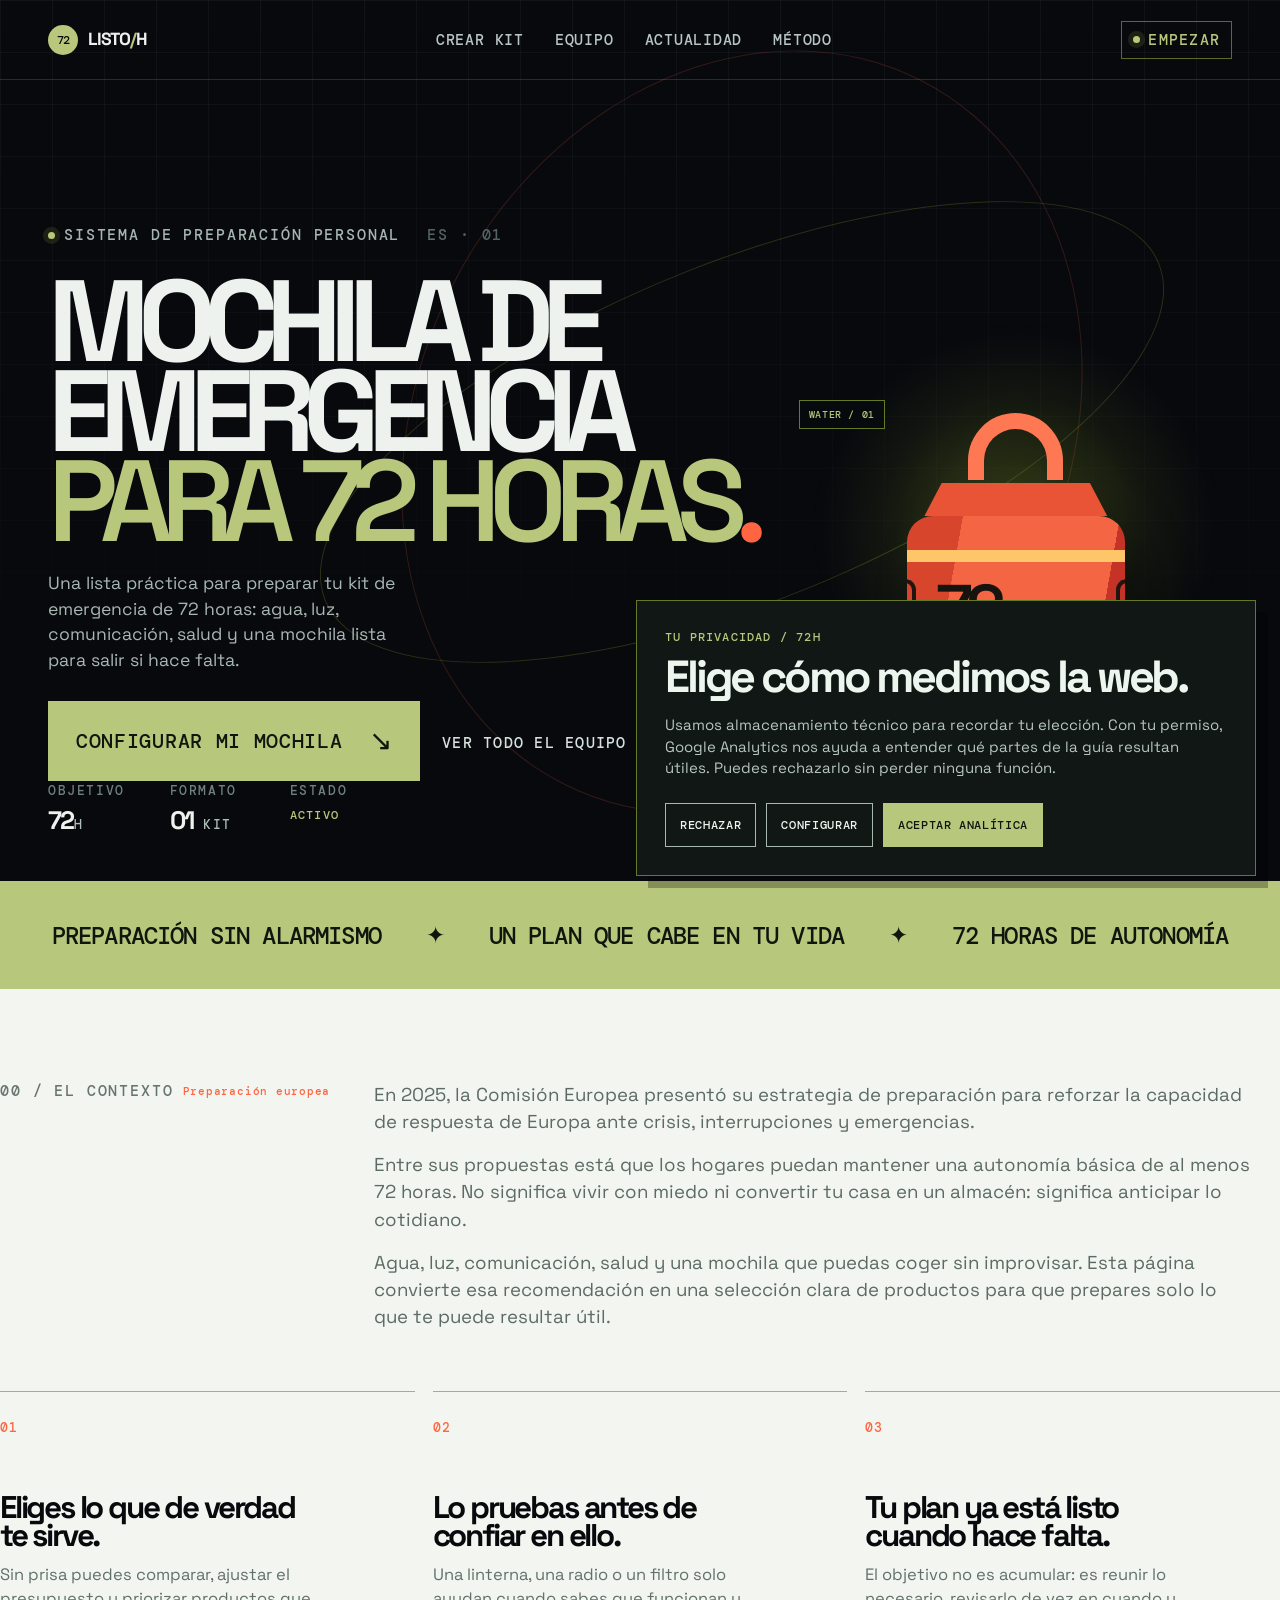
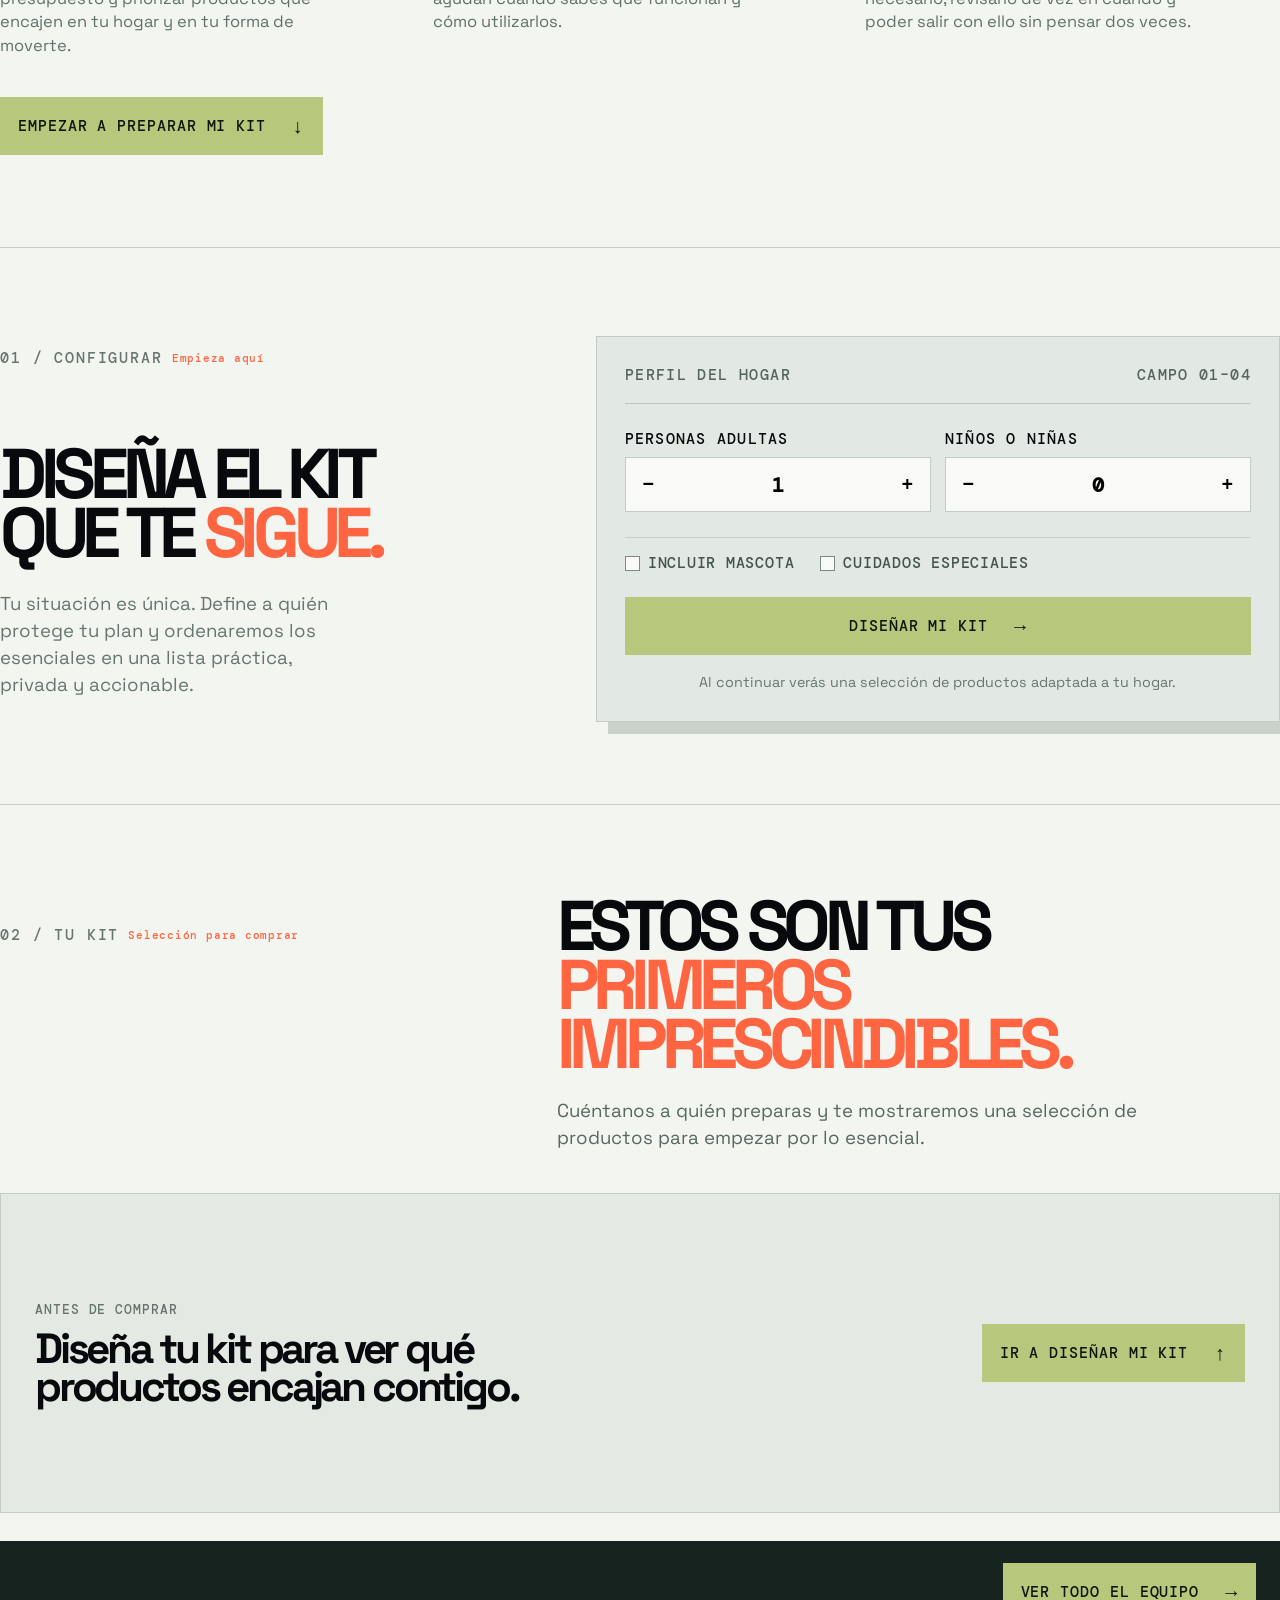
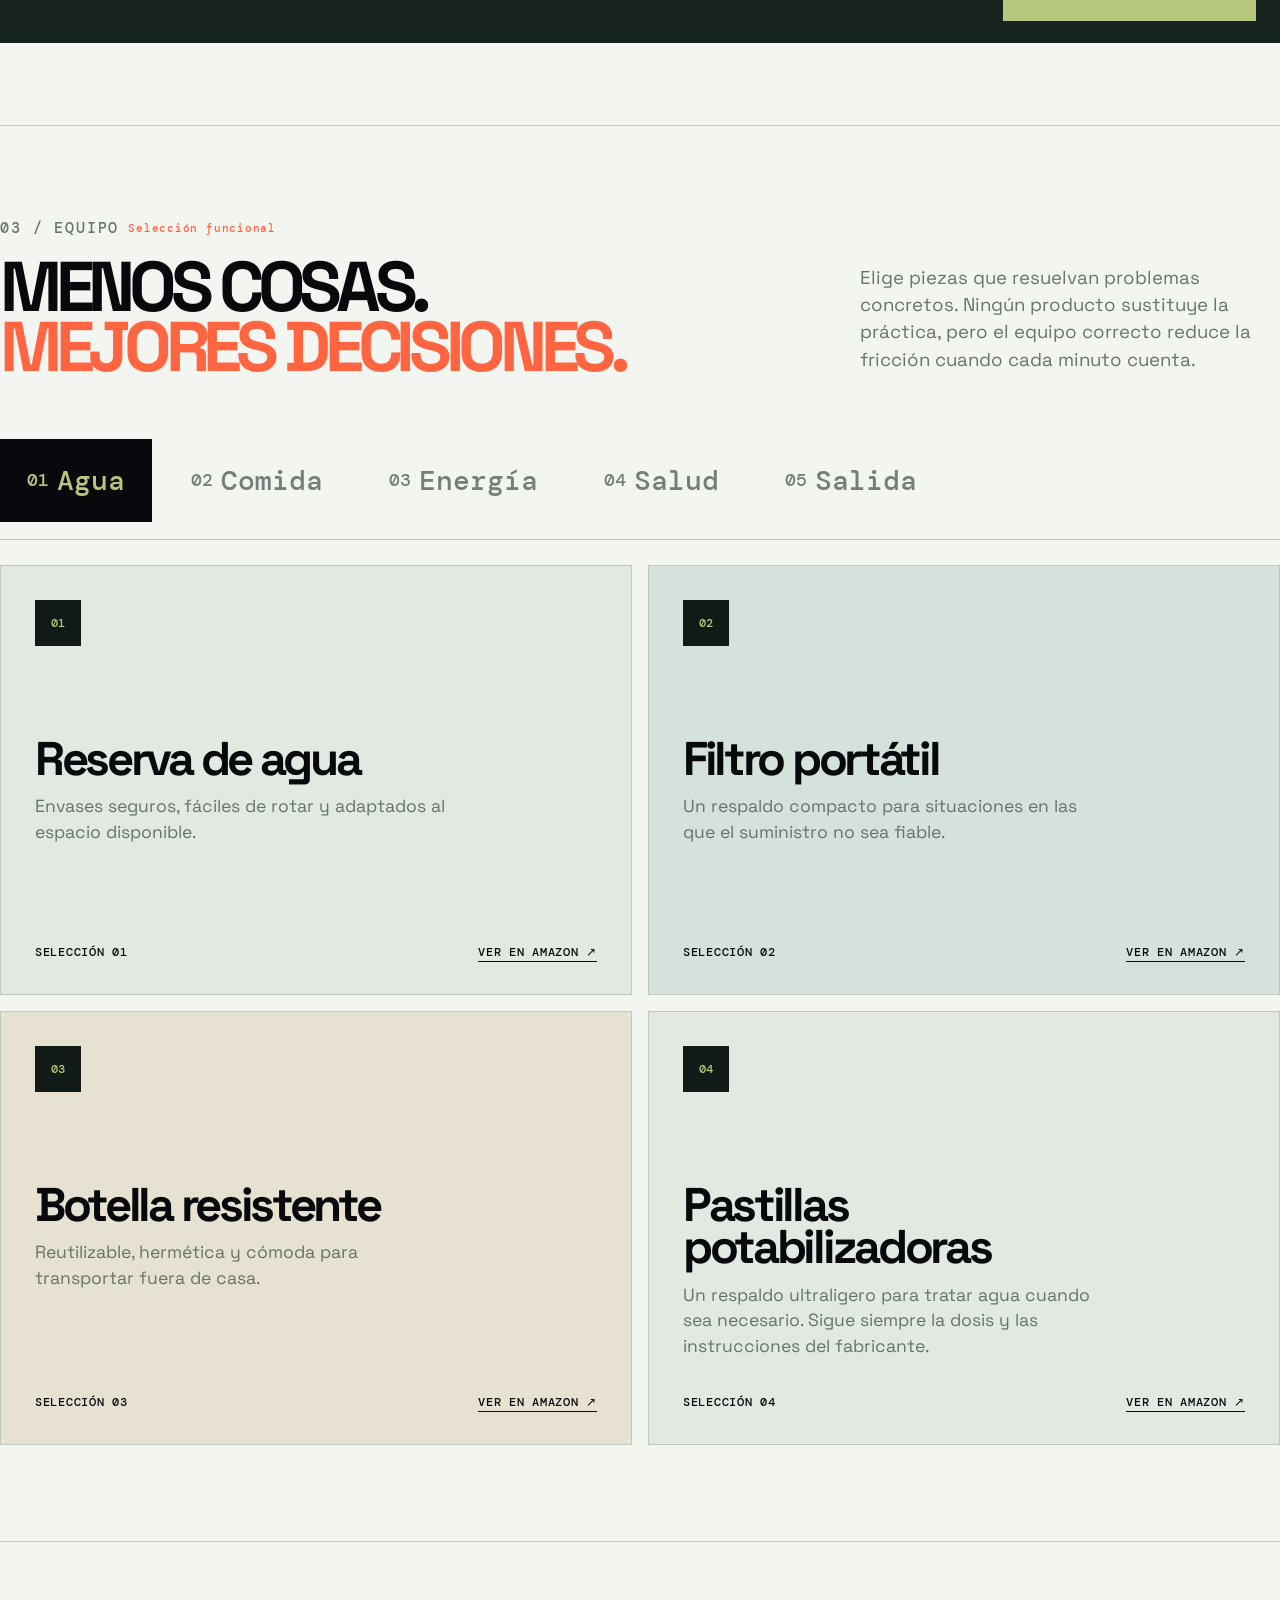
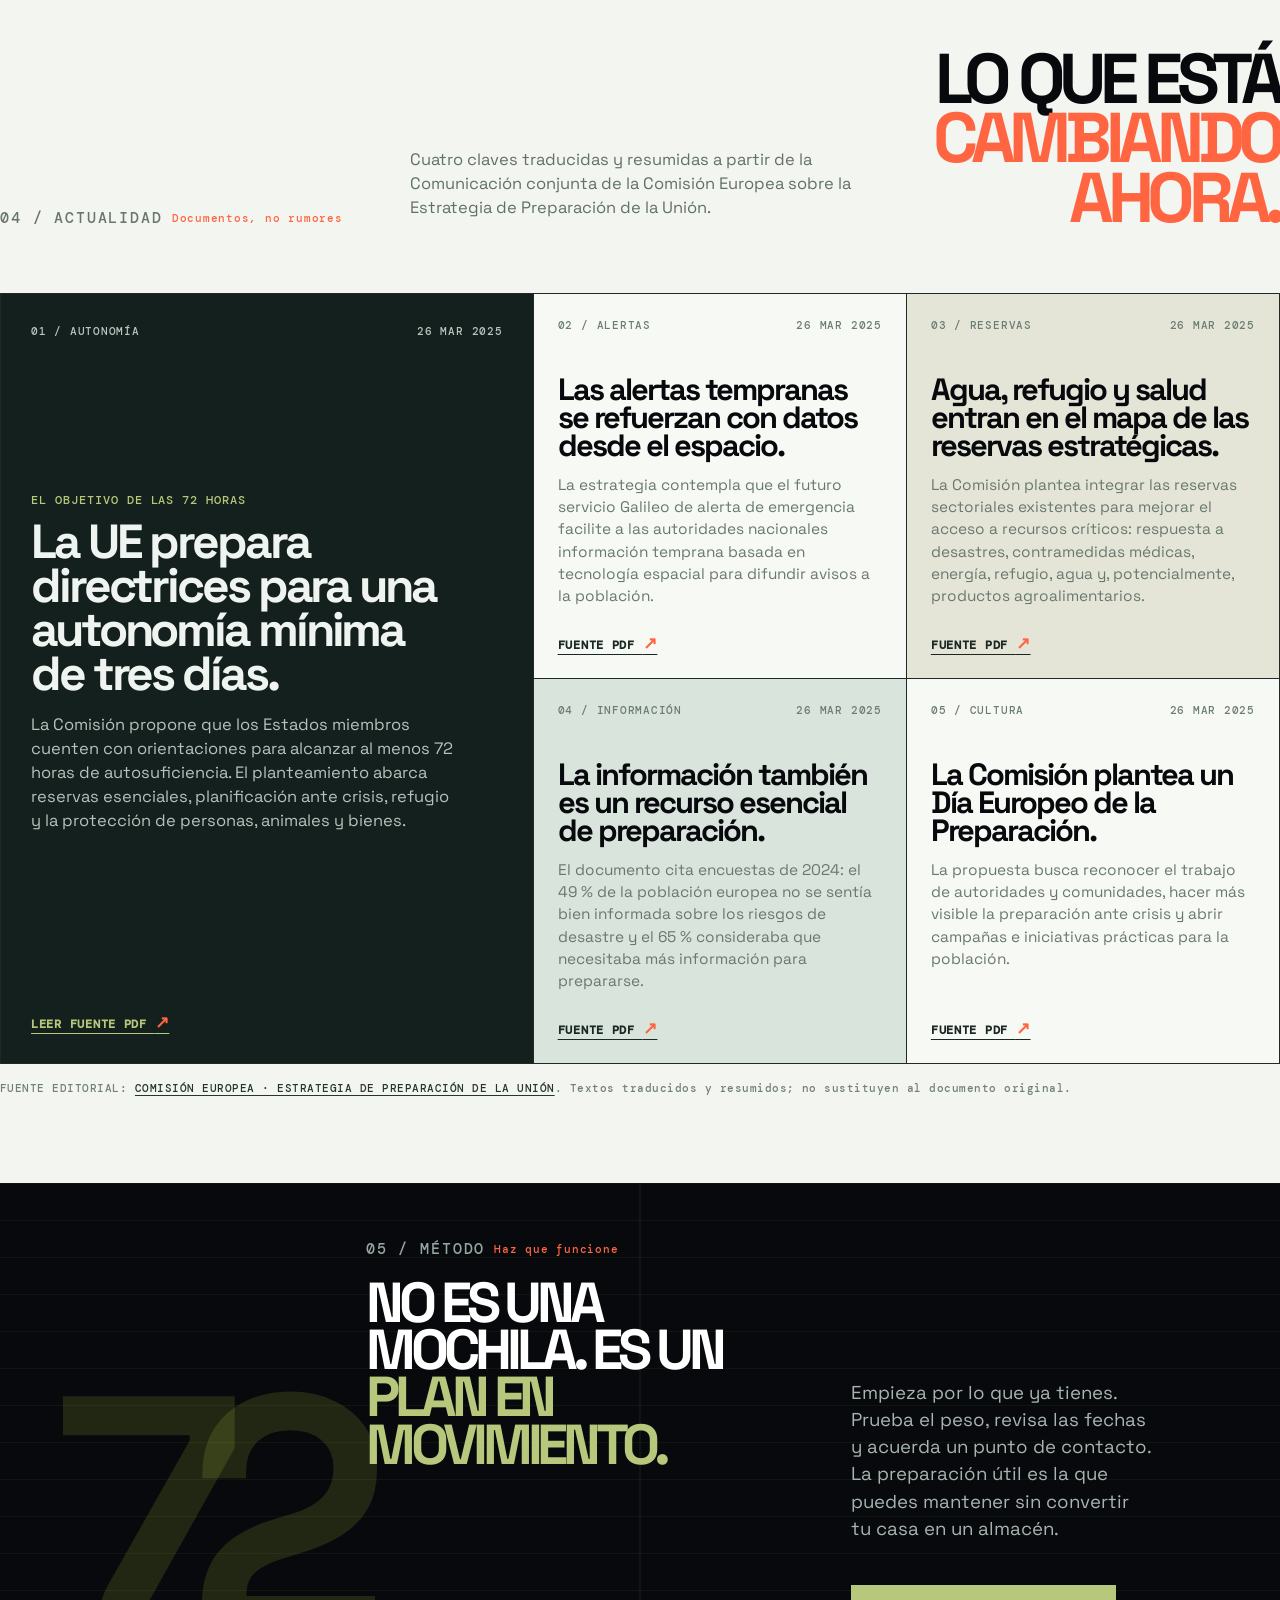
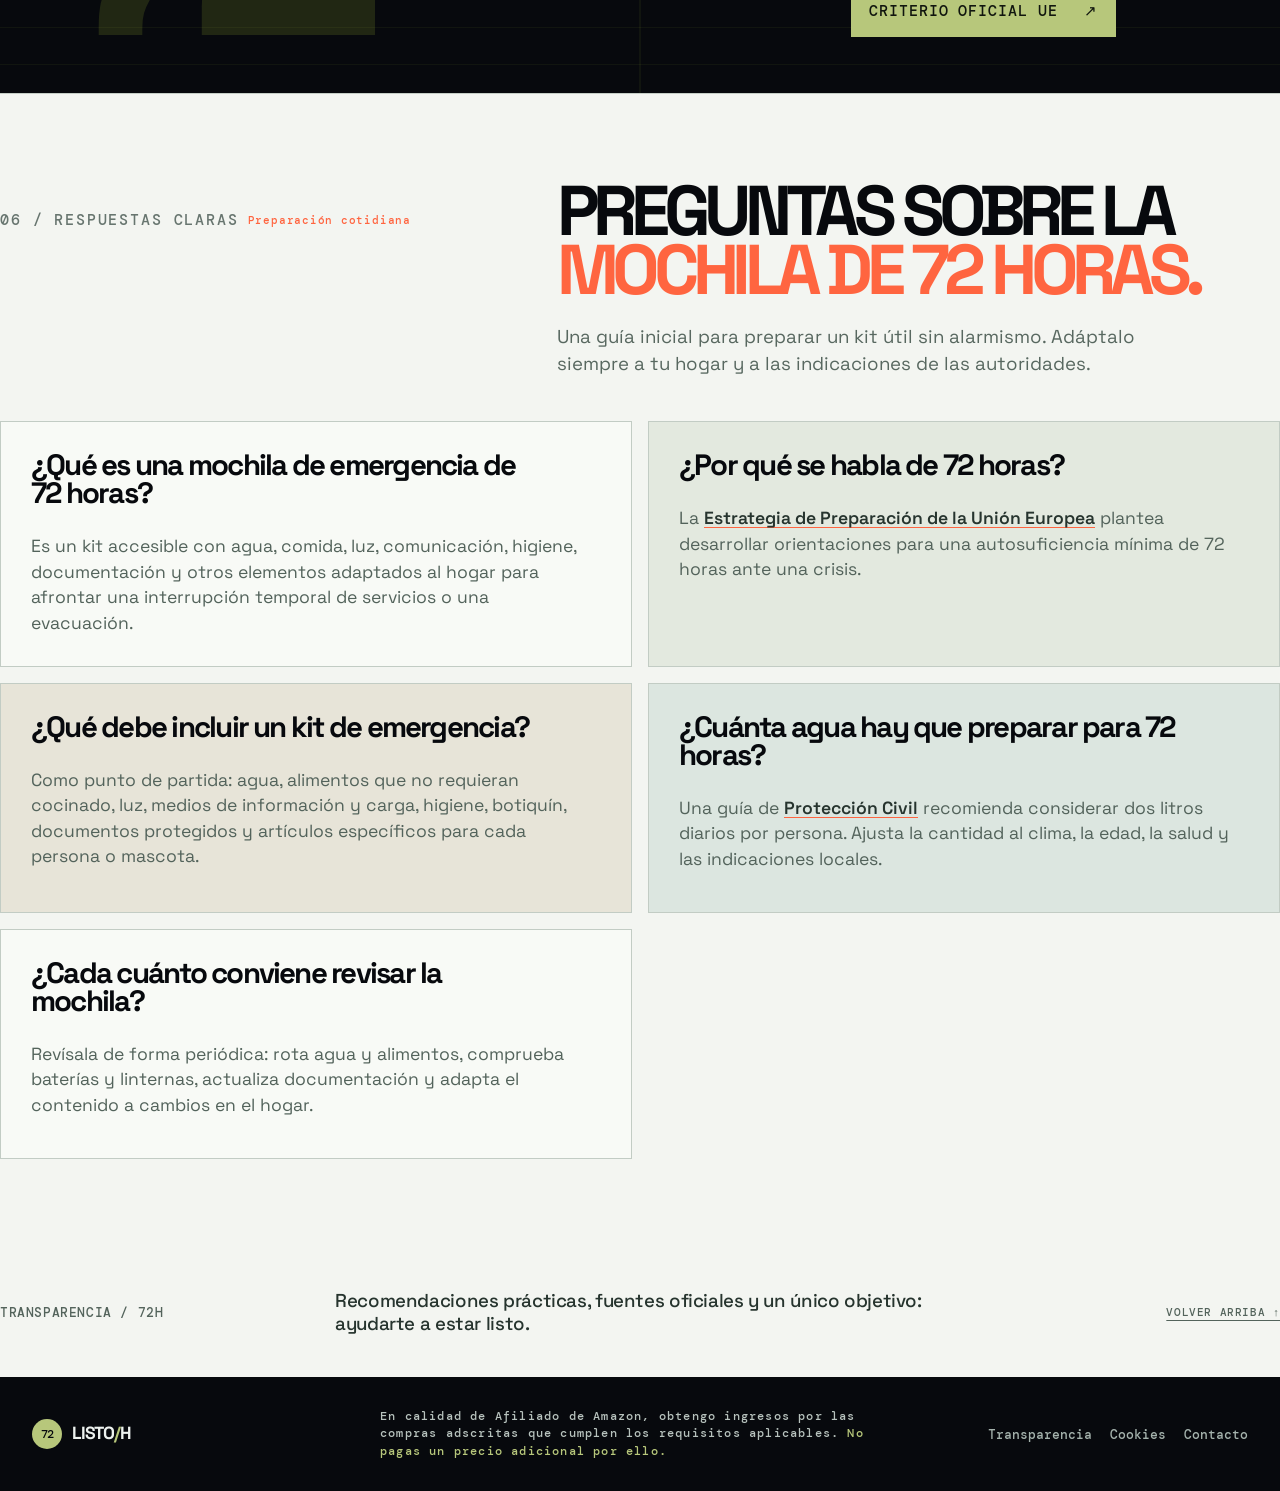
==== index.html @ e3275e96 "fix: prevent mobile tab overflow" ====
<!doctype html>
<html lang="es">
  <head>
    <meta charset="UTF-8" />
    <meta name="viewport" content="width=device-width, initial-scale=1.0" />
    <meta name="description" content="Prepara una mochila de emergencia de 72 horas con una lista práctica para agua, comida, luz, salud y evacuación. Crea un kit adaptado a tu hogar." />
    <meta name="robots" content="index,follow,max-image-preview:large,max-snippet:-1,max-video-preview:-1" />
    <meta name="theme-color" content="#07090d" />
    <link rel="canonical" href="https://preparatumochila.com/" />
    <link rel="alternate" hreflang="es" href="https://preparatumochila.com/" />
    <link rel="alternate" hreflang="x-default" href="https://preparatumochila.com/" />
    <meta property="og:locale" content="es_ES" />
    <meta property="og:type" content="website" />
    <meta property="og:site_name" content="72H Listo" />
    <meta property="og:title" content="Mochila de emergencia de 72 horas: lista y planificador" />
    <meta property="og:description" content="Una guía práctica para preparar un kit de emergencia de 72 horas adaptado a tu hogar." />
    <meta property="og:url" content="https://preparatumochila.com/" />
    <meta name="twitter:card" content="summary" />
    <meta name="twitter:title" content="Mochila de emergencia de 72 horas: lista y planificador" />
    <meta name="twitter:description" content="Prepara una mochila de emergencia de 72 horas con una lista práctica y personalizada." />
    <link rel="icon" type="image/svg+xml" href="assets/favicon.svg?v=1" />
    <title>Mochila de emergencia 72 horas: lista y planificador | 72H Listo</title>
    <link rel="preconnect" href="https://fonts.googleapis.com" />
    <link rel="preconnect" href="https://fonts.gstatic.com" crossorigin />
    <link href="https://fonts.googleapis.com/css2?family=DM+Mono:wght@400;500&family=Space+Grotesk:wght@400;500;600;700&display=swap" rel="stylesheet" />
    <link rel="stylesheet" href="assets/styles.css?v=neo-1" />
    <link rel="stylesheet" href="assets/readability.css?v=1" />
    <link rel="stylesheet" href="assets/blog.css?v=1" />
    <link rel="stylesheet" href="assets/refinement.css?v=seo-1" />
    <link rel="stylesheet" href="assets/emphasis.css?v=mobile-tabs-1" />
    <link rel="stylesheet" href="assets/consent.css?v=1" />
    <script type="application/ld+json">
      {
        "@context": "https://schema.org",
        "@graph": [
          {
            "@type": "WebSite",
            "@id": "https://preparatumochila.com/#website",
            "url": "https://preparatumochila.com/",
            "name": "72H Listo",
            "alternateName": "Prepara tu mochila",
            "inLanguage": "es-ES",
            "description": "Guía y planificador para preparar una mochila de emergencia de 72 horas."
          },
          {
            "@type": "WebPage",
            "@id": "https://preparatumochila.com/#webpage",
            "url": "https://preparatumochila.com/",
            "name": "Mochila de emergencia de 72 horas: lista y planificador",
            "description": "Guía práctica para crear un kit de emergencia de 72 horas adaptado a un hogar.",
            "inLanguage": "es-ES",
            "isPartOf": { "@id": "https://preparatumochila.com/#website" },
            "about": ["mochila de emergencia", "kit de emergencia", "autonomía de 72 horas", "preparación familiar"]
          },
          {
            "@type": "FAQPage",
            "@id": "https://preparatumochila.com/#preguntas-frecuentes",
            "inLanguage": "es-ES",
            "mainEntity": [
              {
                "@type": "Question",
                "name": "¿Qué es una mochila de emergencia de 72 horas?",
                "acceptedAnswer": {
                  "@type": "Answer",
                  "text": "Es un kit accesible con agua, comida, luz, comunicación, higiene, documentación y otros elementos adaptados al hogar para afrontar una interrupción temporal de servicios o una evacuación."
                }
              },
              {
                "@type": "Question",
                "name": "¿Por qué se habla de 72 horas?",
                "acceptedAnswer": {
                  "@type": "Answer",
                  "text": "La Estrategia de Preparación de la Unión Europea plantea desarrollar orientaciones para una autosuficiencia mínima de 72 horas ante una crisis."
                }
              },
              {
                "@type": "Question",
                "name": "¿Qué debe incluir un kit de emergencia?",
                "acceptedAnswer": {
                  "@type": "Answer",
                  "text": "Como punto de partida: agua, alimentos que no requieran cocinado, luz, medios de información y carga, higiene, botiquín, documentos protegidos y artículos específicos para cada persona o mascota."
                }
              },
              {
                "@type": "Question",
                "name": "¿Cuánta agua hay que preparar para 72 horas?",
                "acceptedAnswer": {
                  "@type": "Answer",
                  "text": "Una guía de Protección Civil recomienda considerar dos litros diarios por persona. La cantidad debe adaptarse al clima, la edad, la salud y las indicaciones de las autoridades locales."
                }
              },
              {
                "@type": "Question",
                "name": "¿Cada cuánto conviene revisar la mochila?",
                "acceptedAnswer": {
                  "@type": "Answer",
                  "text": "Revísala de forma periódica: rota agua y alimentos, comprueba baterías y linternas, actualiza documentación y ajusta el contenido a cambios en el hogar."
                }
              }
            ]
          }
        ]
      }
    </script>
  </head>
  <body>
    <a class="skip-link" href="#plan">Saltar al planificador</a>
    <main>
      <section class="hero" id="inicio">
        <header class="site-header">
          <a class="brand" href="#inicio" aria-label="72H Listo, inicio"><span class="brand-mark">72</span><span>LISTO<span class="brand-slash">/</span>H</span></a>
          <nav aria-label="Navegación principal"><a href="#plan">Crear kit</a><a href="#esenciales">Equipo</a><a href="#blog">Actualidad</a><a href="#guia">Método</a></nav>
          <a class="header-cta" href="#plan"><span class="pulse"></span> Empezar</a>
        </header>
        <div class="hero-grid" aria-hidden="true"></div>
        <div class="orbit orbit-one" aria-hidden="true"></div><div class="orbit orbit-two" aria-hidden="true"></div>
        <div class="hero-content">
          <div class="hero-intro"><span class="live-dot"></span><span>SISTEMA DE PREPARACIÓN PERSONAL</span><span class="intro-code">ES · 01</span></div>
          <h1><span>MOCHILA DE EMERGENCIA</span><strong>PARA 72 HORAS<span>.</span></strong></h1>
          <p class="hero-text">Una lista práctica para preparar tu kit de emergencia de 72 horas: agua, luz, comunicación, salud y una mochila lista para salir si hace falta.</p>
          <div class="hero-actions"><a class="button button-primary" href="#plan">CONFIGURAR MI MOCHILA <span>↘</span></a><a class="ghost-link" href="#esenciales">VER TODO EL EQUIPO <span>→</span></a></div>
        </div>
        <div class="hero-data" aria-label="Información de preparación"><div><span>OBJETIVO</span><strong>72<span>H</span></strong></div><div><span>FORMATO</span><strong>01<span> KIT</span></strong></div><div><span>ESTADO</span><strong class="lime">ACTIVO</strong></div></div>
        <div class="pack-object" aria-hidden="true"><div class="pack-aura"></div><div class="pack-shadow"></div><div class="neo-pack"><div class="neo-handle"></div><div class="neo-top"></div><div class="neo-body"><span class="neo-label">72<br /><i>READY</i></span><span class="neo-pocket"></span><span class="neo-strap left"></span><span class="neo-strap right"></span></div></div><div class="pack-marker marker-a">WATER / 01</div><div class="pack-marker marker-b">GO / BAG</div></div>
        <div class="scroll-cue"><span>SCROLL PARA CONFIGURAR</span><i></i></div>
      </section>

      <section class="signal-strip"><p>PREPARACIÓN SIN ALARMISMO</p><span>✦</span><p>UN PLAN QUE CABE EN TU VIDA</p><span>✦</span><p>72 HORAS DE AUTONOMÍA</p></section>

      <section class="why section" id="por-que" aria-label="Por qué preparar tu mochila">
        <div class="why-heading"><div class="section-label"><span>00 / EL CONTEXTO</span><p>Preparación europea</p></div><div class="why-copy"><p>En 2025, la Comisión Europea presentó su estrategia de preparación para reforzar la capacidad de respuesta de Europa ante crisis, interrupciones y emergencias.</p><p>Entre sus propuestas está que los hogares puedan mantener una autonomía básica de al menos 72 horas. No significa vivir con miedo ni convertir tu casa en un almacén: significa anticipar lo cotidiano.</p><p>Agua, luz, comunicación, salud y una mochila que puedas coger sin improvisar. Esta página convierte esa recomendación en una selección clara de productos para que prepares solo lo que te puede resultar útil.</p></div></div>
        <div class="why-reasons">
          <article class="why-reason"><span>01</span><h3>Eliges lo que de verdad te sirve.</h3><p>Sin prisa puedes comparar, ajustar el presupuesto y priorizar productos que encajen en tu hogar y en tu forma de moverte.</p></article>
          <article class="why-reason"><span>02</span><h3>Lo pruebas antes de confiar en ello.</h3><p>Una linterna, una radio o un filtro solo ayudan cuando sabes que funcionan y cómo utilizarlos.</p></article>
          <article class="why-reason"><span>03</span><h3>Tu plan ya está listo cuando hace falta.</h3><p>El objetivo no es acumular: es reunir lo necesario, revisarlo de vez en cuando y poder salir con ello sin pensar dos veces.</p></article>
        </div>
        <a class="button button-primary why-action" href="#plan">EMPEZAR A PREPARAR MI KIT <span>↓</span></a>
      </section>

      <section class="planner section" id="plan">
        <div class="section-label"><span>01 / CONFIGURAR</span><p>Empieza aquí</p></div>
        <div class="planner-heading"><h2>DISEÑA EL KIT<br />QUE TE <em>SIGUE.</em></h2><p>Tu situación es única. Define a quién protege tu plan y ordenaremos los esenciales en una lista práctica, privada y accionable.</p></div>
        <form class="planner-card" id="planner-form">
          <div class="card-top"><span>PERFIL DEL HOGAR</span><span>CAMPO 01–04</span></div>
          <div class="field-row"><label for="adults">PERSONAS ADULTAS<div class="stepper"><button type="button" data-step="-1" data-target="adults" aria-label="Reducir personas adultas">−</button><input id="adults" name="adults" type="number" value="1" min="1" max="12" /><button type="button" data-step="1" data-target="adults" aria-label="Aumentar personas adultas">+</button></div></label><label for="children">NIÑOS O NIÑAS<div class="stepper"><button type="button" data-step="-1" data-target="children" aria-label="Reducir niños o niñas">−</button><input id="children" name="children" type="number" value="0" min="0" max="12" /><button type="button" data-step="1" data-target="children" aria-label="Aumentar niños o niñas">+</button></div></label></div>
          <div class="toggle-row"><label class="checkbox-row" for="pet"><input id="pet" type="checkbox" /><span class="custom-checkbox"></span><span>INCLUIR MASCOTA</span></label><label class="checkbox-row" for="mobility"><input id="mobility" type="checkbox" /><span class="custom-checkbox"></span><span>CUIDADOS ESPECIALES</span></label></div>
          <button class="button button-primary button-wide" type="submit">DISEÑAR MI KIT <span>→</span></button>
          <p class="planner-next-step">Al continuar verás una selección de productos adaptada a tu hogar.</p>
        </form>
      </section>

      <section class="result section" id="result" aria-live="polite">
        <div class="result-heading"><div class="section-label"><span>02 / TU KIT</span><p>Selección para comprar</p></div><h2 id="result-title">ESTOS SON TUS<br /><em>PRIMEROS IMPRESCINDIBLES.</em></h2><p id="result-summary">Cuéntanos a quién preparas y te mostraremos una selección de productos para empezar por lo esencial.</p></div>
        <div class="kit-empty" id="checklist"><div><p>ANTES DE COMPRAR</p><h3>Diseña tu kit para ver qué productos encajan contigo.</h3></div><a class="button button-primary" href="#plan">IR A DISEÑAR MI KIT <span>↑</span></a></div>
        <div class="result-actions purchase-next"><a class="button button-primary" id="result-action" href="#esenciales">VER TODO EL EQUIPO <span>→</span></a></div>
      </section>

      <section class="essentials section" id="esenciales">
        <div class="essential-heading"><div><div class="section-label"><span>03 / EQUIPO</span><p>Selección funcional</p></div><h2>MENOS COSAS.<br /><em>MEJORES DECISIONES.</em></h2></div><p>Elige piezas que resuelvan problemas concretos. Ningún producto sustituye la práctica, pero el equipo correcto reduce la fricción cuando cada minuto cuenta.</p></div>
        <div class="category-tabs" role="tablist" aria-label="Categorías de esenciales"><button class="active" role="tab" aria-selected="true" data-category="agua"><span>01</span> Agua</button><button role="tab" aria-selected="false" data-category="comida"><span>02</span> Comida</button><button role="tab" aria-selected="false" data-category="luz"><span>03</span> Energía</button><button role="tab" aria-selected="false" data-category="salud"><span>04</span> Salud</button><button role="tab" aria-selected="false" data-category="salida"><span>05</span> Salida</button></div>
        <div class="product-grid" id="product-grid"></div>
      </section>

      <section class="blog section" id="blog">
        <div class="blog-heading"><div class="section-label"><span>04 / ACTUALIDAD</span><p>Documentos, no rumores</p></div><p>Cuatro claves traducidas y resumidas a partir de la Comunicación conjunta de la Comisión Europea sobre la Estrategia de Preparación de la Unión.</p><h2>LO QUE ESTÁ<br /><em>CAMBIANDO AHORA.</em></h2></div>
        <div class="blog-grid">
          <a class="post post-featured" href="https://commission.europa.eu/document/download/526806b6-c4e1-43d1-81b7-947308efbab1_en?filename=Joint+Communication.pdf&amp;prefLang=es" target="_blank" rel="noopener noreferrer"><div class="post-top"><span>01 / AUTONOMÍA</span><time datetime="2025-03-26">26 MAR 2025</time></div><p class="post-kicker">El objetivo de las 72 horas</p><h3>La UE prepara directrices para una autonomía mínima de tres días.</h3><p>La Comisión propone que los Estados miembros cuenten con orientaciones para alcanzar al menos 72 horas de autosuficiencia. El planteamiento abarca reservas esenciales, planificación ante crisis, refugio y la protección de personas, animales y bienes.</p><span class="post-source">LEER FUENTE PDF <span>↗</span></span></a>
          <a class="post" href="https://commission.europa.eu/document/download/526806b6-c4e1-43d1-81b7-947308efbab1_en?filename=Joint+Communication.pdf&amp;prefLang=es" target="_blank" rel="noopener noreferrer"><div class="post-top"><span>02 / ALERTAS</span><time datetime="2025-03-26">26 MAR 2025</time></div><h3>Las alertas tempranas se refuerzan con datos desde el espacio.</h3><p>La estrategia contempla que el futuro servicio Galileo de alerta de emergencia facilite a las autoridades nacionales información temprana basada en tecnología espacial para difundir avisos a la población.</p><span class="post-source">FUENTE PDF <span>↗</span></span></a>
          <a class="post" href="https://commission.europa.eu/document/download/526806b6-c4e1-43d1-81b7-947308efbab1_en?filename=Joint+Communication.pdf&amp;prefLang=es" target="_blank" rel="noopener noreferrer"><div class="post-top"><span>03 / RESERVAS</span><time datetime="2025-03-26">26 MAR 2025</time></div><h3>Agua, refugio y salud entran en el mapa de las reservas estratégicas.</h3><p>La Comisión plantea integrar las reservas sectoriales existentes para mejorar el acceso a recursos críticos: respuesta a desastres, contramedidas médicas, energía, refugio, agua y, potencialmente, productos agroalimentarios.</p><span class="post-source">FUENTE PDF <span>↗</span></span></a>
          <a class="post" href="https://commission.europa.eu/document/download/526806b6-c4e1-43d1-81b7-947308efbab1_en?filename=Joint+Communication.pdf&amp;prefLang=es" target="_blank" rel="noopener noreferrer"><div class="post-top"><span>04 / INFORMACIÓN</span><time datetime="2025-03-26">26 MAR 2025</time></div><h3>La información también es un recurso esencial de preparación.</h3><p>El documento cita encuestas de 2024: el 49 % de la población europea no se sentía bien informada sobre los riesgos de desastre y el 65 % consideraba que necesitaba más información para prepararse.</p><span class="post-source">FUENTE PDF <span>↗</span></span></a>
          <a class="post" href="https://commission.europa.eu/document/download/526806b6-c4e1-43d1-81b7-947308efbab1_en?filename=Joint+Communication.pdf&amp;prefLang=es" target="_blank" rel="noopener noreferrer"><div class="post-top"><span>05 / CULTURA</span><time datetime="2025-03-26">26 MAR 2025</time></div><h3>La Comisión plantea un Día Europeo de la Preparación.</h3><p>La propuesta busca reconocer el trabajo de autoridades y comunidades, hacer más visible la preparación ante crisis y abrir campañas e iniciativas prácticas para la población.</p><span class="post-source">FUENTE PDF <span>↗</span></span></a>
        </div>
        <p class="blog-source">FUENTE EDITORIAL: <a href="https://commission.europa.eu/topics/preparedness_es" target="_blank" rel="noopener noreferrer">COMISIÓN EUROPEA · ESTRATEGIA DE PREPARACIÓN DE LA UNIÓN</a>. Textos traducidos y resumidos; no sustituyen al documento original.</p>
      </section>

      <section class="guide section" id="guia"><div class="guide-number">72</div><div class="guide-content"><div class="section-label"><span>05 / MÉTODO</span><p>Haz que funcione</p></div><h2>NO ES UNA<br />MOCHILA. ES UN<br /><em>PLAN EN MOVIMIENTO.</em></h2></div><div class="guide-copy"><p>Empieza por lo que ya tienes. Prueba el peso, revisa las fechas y acuerda un punto de contacto. La preparación útil es la que puedes mantener sin convertir tu casa en un almacén.</p><a class="button button-lime" href="https://commission.europa.eu/topics/preparedness_es" target="_blank" rel="noopener noreferrer">CRITERIO OFICIAL UE <span>↗</span></a></div></section>

      <section class="faq section" id="preguntas-frecuentes" aria-labelledby="faq-title">
        <div class="faq-heading">
          <div class="section-label"><span>06 / RESPUESTAS CLARAS</span><p>Preparación cotidiana</p></div>
          <h2 id="faq-title">PREGUNTAS SOBRE LA<br /><em>MOCHILA DE 72 HORAS.</em></h2>
          <p>Una guía inicial para preparar un kit útil sin alarmismo. Adáptalo siempre a tu hogar y a las indicaciones de las autoridades.</p>
        </div>
        <div class="faq-list">
          <article class="faq-item"><h3>¿Qué es una mochila de emergencia de 72 horas?</h3><p>Es un kit accesible con agua, comida, luz, comunicación, higiene, documentación y otros elementos adaptados al hogar para afrontar una interrupción temporal de servicios o una evacuación.</p></article>
          <article class="faq-item"><h3>¿Por qué se habla de 72 horas?</h3><p>La <a href="https://commission.europa.eu/topics/preparedness_en" target="_blank" rel="noopener noreferrer">Estrategia de Preparación de la Unión Europea</a> plantea desarrollar orientaciones para una autosuficiencia mínima de 72 horas ante una crisis.</p></article>
          <article class="faq-item"><h3>¿Qué debe incluir un kit de emergencia?</h3><p>Como punto de partida: agua, alimentos que no requieran cocinado, luz, medios de información y carga, higiene, botiquín, documentos protegidos y artículos específicos para cada persona o mascota.</p></article>
          <article class="faq-item"><h3>¿Cuánta agua hay que preparar para 72 horas?</h3><p>Una guía de <a href="https://ficheros.proteccioncivil.es/unidadesFormativas/01_Manal_Plan_Familia_Preparada.pdf" target="_blank" rel="noopener noreferrer">Protección Civil</a> recomienda considerar dos litros diarios por persona. Ajusta la cantidad al clima, la edad, la salud y las indicaciones locales.</p></article>
          <article class="faq-item"><h3>¿Cada cuánto conviene revisar la mochila?</h3><p>Revísala de forma periódica: rota agua y alimentos, comprueba baterías y linternas, actualiza documentación y adapta el contenido a cambios en el hogar.</p></article>
        </div>
      </section>

      <section class="transparency" id="transparencia"><span>TRANSPARENCIA / 72H</span><p>Recomendaciones prácticas, fuentes oficiales y un único objetivo: ayudarte a estar listo.</p><a href="#inicio">VOLVER ARRIBA ↑</a></section>
    </main>
    <footer class="site-footer"><a class="brand" href="#inicio"><span class="brand-mark">72</span><span>LISTO<span class="brand-slash">/</span>H</span></a><p class="affiliate-disclosure">En calidad de Afiliado de Amazon, obtengo ingresos por las compras adscritas que cumplen los requisitos aplicables. <span>No pagas un precio adicional por ello.</span></p><div><a href="#transparencia">Transparencia</a><button class="cookie-link" type="button" data-cookie-settings>Cookies</button><a href="mailto:lzrsoftware@gmail.com">Contacto</a></div></footer>
    <aside class="cookie-banner" id="cookie-banner" role="dialog" aria-modal="true" aria-labelledby="cookie-banner-title" aria-describedby="cookie-banner-description" hidden>
      <div class="cookie-banner-copy"><p class="cookie-kicker">TU PRIVACIDAD / 72H</p><h2 id="cookie-banner-title">Elige cómo medimos la web.</h2><p id="cookie-banner-description">Usamos almacenamiento técnico para recordar tu elección. Con tu permiso, Google Analytics nos ayuda a entender qué partes de la guía resultan útiles. Puedes rechazarlo sin perder ninguna función.</p></div>
      <div class="cookie-banner-actions"><button class="cookie-button cookie-button-secondary" type="button" data-cookie-reject>RECHAZAR</button><button class="cookie-button cookie-button-secondary" type="button" data-cookie-settings>CONFIGURAR</button><button class="cookie-button cookie-button-primary" type="button" data-cookie-accept>ACEPTAR ANALÍTICA</button></div>
    </aside>
    <section class="cookie-panel" id="cookie-panel" role="dialog" aria-modal="true" aria-labelledby="cookie-panel-title" hidden>
      <div class="cookie-panel-backdrop" data-cookie-close></div>
      <div class="cookie-panel-content">
        <button class="cookie-close" type="button" aria-label="Cerrar configuración de cookies" data-cookie-close>×</button>
        <p class="cookie-kicker">CONFIGURACIÓN / PRIVACIDAD</p>
        <h2 id="cookie-panel-title">Tus preferencias de cookies.</h2>
        <p class="cookie-panel-intro">Puedes aceptar o rechazar las cookies analíticas en cualquier momento. La navegación y el planificador funcionan aunque las rechaces.</p>
        <div class="cookie-option"><div><h3>Cookies técnicas</h3><p>Necesarias para recordar tu decisión sobre cookies en este dispositivo.</p></div><span class="cookie-status">SIEMPRE ACTIVAS</span></div>
        <label class="cookie-option cookie-option-choice" for="analytics-consent"><span><h3>Analítica</h3><p>Google Analytics 4 mide de forma agregada las visitas, las secciones vistas y las interacciones con el planificador. Solo se activa si lo autorizas.</p></span><input id="analytics-consent" type="checkbox" /><span class="cookie-switch" aria-hidden="true"></span></label>
        <p class="cookie-policy-note"><strong>Responsable:</strong> Roberto Pérez Villegas · <a href="mailto:lzrsoftware@gmail.com">lzrsoftware@gmail.com</a>. Al visitar enlaces de Amazon u otros sitios externos se aplicarán sus propias políticas. Puedes cambiar esta decisión desde el enlace “Cookies” del pie.</p>
        <div class="cookie-panel-actions"><button class="cookie-button cookie-button-secondary" type="button" data-cookie-reject>RECHAZAR ANALÍTICA</button><button class="cookie-button cookie-button-primary" type="button" data-cookie-save>GUARDAR PREFERENCIAS</button></div>
      </div>
    </section>
    <script src="assets/consent.js?v=1"></script>
    <script src="assets/app.js?v=analytics-1"></script>
  </body>
</html>
---- assets/styles.css ----
:root{--ink:#07090d;--ink-2:#0f151b;--paper:#f3f5f1;--line:#2b3438;--lime:#d8ff44;--orange:#ff6540;--muted:#9ba8a5;--mono:"DM Mono",monospace;--sans:"Space Grotesk",Arial,sans-serif}*{box-sizing:border-box}html{scroll-behavior:smooth}body{margin:0;background:var(--paper);color:var(--ink);font-family:var(--sans);line-height:1.45}a{color:inherit;text-decoration:none}button,input{font:inherit}button{cursor:pointer}.skip-link{position:absolute;z-index:50;left:-999px;background:var(--lime);padding:10px}.skip-link:focus{left:12px;top:12px}.hero{min-height:820px;position:relative;overflow:hidden;background:var(--ink);color:#edf2ef;isolation:isolate}.site-header{height:80px;position:relative;z-index:5;display:flex;align-items:center;justify-content:space-between;max-width:1410px;margin:auto;padding:0 48px;border-bottom:1px solid rgba(214,231,223,.15)}.brand{display:flex;align-items:center;gap:10px;font-weight:700;font-size:17.6px;letter-spacing:-.07em}.brand-mark{display:grid;place-items:center;width:30px;height:30px;border-radius:50%;background:var(--lime);color:var(--ink);font:500 12.1px var(--mono);letter-spacing:-1px}.brand-slash{color:var(--lime)}nav{display:flex;gap:31px;font:500 12.1px var(--mono);letter-spacing:.05em;text-transform:uppercase;color:#b8c5c0}nav a{transition:color .2s}nav a:hover{color:var(--lime)}.header-cta{display:flex;align-items:center;gap:8px;padding:8px 11px;border:1px solid rgba(216,255,68,.4);color:var(--lime);font:500 11px var(--mono);letter-spacing:.08em;text-transform:uppercase}.pulse,.live-dot{width:7px;height:7px;border-radius:50%;background:var(--lime);box-shadow:0 0 0 5px rgba(216,255,68,.1)}.hero-grid{position:absolute;z-index:-1;inset:0;background:linear-gradient(rgba(142,169,161,.07) 1px,transparent 1px),linear-gradient(90deg,rgba(142,169,161,.07) 1px,transparent 1px);background-size:52px 52px;mask-image:linear-gradient(to bottom,black,transparent 88%)}.orbit{position:absolute;z-index:-1;border:1px solid rgba(216,255,68,.16);border-radius:50%;left:58%;top:49%;transform:translate(-50%,-50%) rotate(-22deg)}.orbit-one{width:900px;height:340px}.orbit-two{width:650px;height:790px;border-color:rgba(255,101,64,.18);transform:translate(-50%,-50%) rotate(27deg)}.hero-content{position:relative;z-index:2;max-width:1410px;margin:0 auto;padding:145px 48px 100px}.hero-intro,.section-label{display:flex;align-items:center;gap:9px;font:500 11px var(--mono);letter-spacing:.12em;text-transform:uppercase}.hero-intro{color:#a7b5b0}.intro-code{margin-left:18px;color:#53635e}.hero h1{max-width:860px;margin:31px 0 25px;font-size:clamp(61.6px,9.02vw,141px);font-weight:700;letter-spacing:-.103em;line-height:.78}.hero h1 span,.hero h1 strong{display:block}.hero h1 strong{color:var(--lime);font-weight:600}.hero h1 strong span{display:inline;color:var(--orange)}.hero-text{width:360px;margin:0 0 28px;color:#a9b7b2;font-size:17.6px}.hero-actions,.result-actions{display:flex;align-items:center;gap:22px}.button{border:0;display:inline-flex;align-items:center;justify-content:center;gap:26px;padding:16px 18px;font:500 12.1px var(--mono);letter-spacing:.06em;transition:transform .18s,background .18s}.button:hover{transform:translateY(-3px)}.button-primary{background:var(--lime);color:#10150e}.button-primary span{font-size:19.8px}.ghost-link{font:500 13.3px var(--mono);letter-spacing:.08em;color:#d7e1dc}.ghost-link span{margin-left:5px;color:var(--lime);font-size:18.7px}.hero-data{position:absolute;z-index:2;left:max(48px,calc((100vw - 1314px)/2));bottom:42px;display:flex;gap:45px}.hero-data div{min-width:75px}.hero-data span{display:block;margin-bottom:3px;color:#6f817b;font:500 8.8px var(--mono);letter-spacing:.12em}.hero-data strong{font-size:25.3px;letter-spacing:-.06em}.hero-data strong span{display:inline;color:#aebdb8;font-size:11px}.hero-data .lime{color:var(--lime);font:500 12.1px var(--mono);letter-spacing:.1em}.pack-object{position:absolute;z-index:1;width:430px;height:560px;right:max(4%,calc((100vw - 1320px)/2));bottom:45px}.pack-aura{position:absolute;width:420px;height:420px;left:8px;top:42px;border-radius:50%;background:radial-gradient(circle,rgba(216,255,68,.28),rgba(216,255,68,.06) 44%,transparent 68%);filter:blur(8px)}.pack-shadow{position:absolute;width:245px;height:45px;bottom:35px;left:90px;border-radius:50%;background:#000;filter:blur(20px);opacity:.75}.neo-pack{position:absolute;left:108px;bottom:58px;width:218px;height:365px;filter:drop-shadow(20px 31px 24px rgba(0,0,0,.4))}.neo-handle{width:95px;height:67px;margin:auto;border:16px solid #ff7854;border-bottom:0;border-radius:55px 55px 0 0}.neo-top{height:38px;margin-top:-2px;background:#e95336;clip-path:polygon(8% 100%,16% 13%,84% 13%,92% 100%)}.neo-body{position:relative;height:275px;background:linear-gradient(100deg,#d8452d 0 21%,#f46643 21% 80%,#c53226 80%);border-radius:26px 26px 31px 31px;overflow:hidden}.neo-body:before{content:"";position:absolute;left:0;right:0;top:34px;height:12px;background:#ffc669}.neo-label{position:absolute;top:70px;left:29px;color:#17130f;font:600 66px/.67 var(--sans);letter-spacing:-.11em}.neo-label i{font:500 11px var(--mono);letter-spacing:.12em}.neo-pocket{position:absolute;width:134px;height:70px;left:42px;bottom:25px;border:3px solid #211411;border-radius:8px 8px 22px 22px}.neo-strap{position:absolute;width:22px;height:210px;top:63px;border:4px solid #211411;border-bottom:0;border-radius:15px 15px 0 0}.neo-strap.left{left:-13px}.neo-strap.right{right:-13px}.pack-marker{position:absolute;padding:7px 9px;border:1px solid rgba(216,255,68,.45);background:rgba(8,10,13,.7);color:var(--lime);font:500 9.9px var(--mono);letter-spacing:.06em}.marker-a{left:0;top:124px}.marker-b{right:0;bottom:147px;color:#ffa28e;border-color:rgba(255,101,64,.55)}.scroll-cue{position:absolute;bottom:32px;right:48px;display:flex;align-items:center;gap:10px;color:#789087;font:500 8.8px var(--mono);letter-spacing:.1em}.scroll-cue i{display:block;width:42px;height:1px;background:var(--lime)}.signal-strip{display:flex;justify-content:center;align-items:center;gap:28px;min-height:49px;padding:10px;background:var(--lime);color:#10150e;font:500 11px var(--mono);letter-spacing:.08em;text-align:center}.signal-strip p{margin:0}.signal-strip span{font-size:13.2px}.section{max-width:1.45e+03px;margin:auto;padding:135px 0}.planner{display:grid;grid-template-columns:.85fr 1.15fr;column-gap:90px;row-gap:45px}.section-label{color:#67756f}.section-label p{margin:0;color:var(--orange);font:500 11px var(--mono);letter-spacing:.07em;text-transform:none}.planner-heading{grid-column:1;align-self:start}.planner h2,.result h2,.essential-heading h2,.guide h2{margin:20px 0 0;font-size:clamp(46.2px,5.5vw,82.5px);line-height:.84;letter-spacing:-.09em}.planner h2 em,.result h2 em,.essential-heading h2 em,.guide h2 em{font-style:normal;color:var(--orange)}.planner-heading>p{max-width:335px;margin:27px 0 0;color:#68766f;font-size:15.4px}.planner-card{grid-column:2;grid-row:1 / span 2;padding:28px;background:#e2e8e3;border:1px solid #c2ccc4;box-shadow:12px 12px 0 #c8d1ca}.card-top{display:flex;justify-content:space-between;padding-bottom:18px;border-bottom:1px solid #bbc6be;color:#54655e;font:500 9.9px var(--mono);letter-spacing:.09em}.field-row{display:grid;grid-template-columns:1fr 1fr;gap:14px;margin:25px 0}.field-row label{font:500 11px var(--mono);letter-spacing:.08em}.stepper{height:55px;margin-top:8px;display:grid;grid-template-columns:45px 1fr 45px;align-items:center;background:#f9faf7;border:1px solid #c3ccc5}.stepper button{height:100%;border:0;background:transparent;font-size:20.9px}.stepper input{width:100%;border:0;background:transparent;text-align:center;outline:0;font-size:19.8px;font-weight:600;-moz-appearance:textfield}.stepper input::-webkit-outer-spin-button,.stepper input::-webkit-inner-spin-button{appearance:none;margin:0}.toggle-row{display:flex;gap:26px;padding:15px 0 24px;border-top:1px solid #c6d0c8}.checkbox-row{display:flex;gap:8px;align-items:center;color:#43534d;font:500 9.9px var(--mono);letter-spacing:.05em;cursor:pointer}.checkbox-row input{position:absolute;opacity:0}.custom-checkbox{width:15px;height:15px;border:1px solid #7a8b82;background:#f9faf7}.checkbox-row input:checked+.custom-checkbox{background:var(--lime);border-color:var(--ink);box-shadow:inset 0 0 0 4px var(--lime)}.checkbox-row input:checked+.custom-checkbox:after{content:"×";display:block;margin-top:-5px;text-align:center;color:var(--ink);font-size:19.8px}.button-wide{width:100%}.result{padding-top:0}.result-heading{padding:60.5px 0;border-top:1px solid #b8c3bb}.result-heading>p:not(.section-label){max-width:480px;color:#68766f}.checklist{display:grid;grid-template-columns:repeat(3,1fr);gap:1px;background:#b9c5bc;border:1px solid #b9c5bc}.checklist-item{display:flex;gap:14px;min-height:155px;padding:21px;background:#f8faf6}.checklist-item input{appearance:none;width:19px;height:19px;flex:none;margin:2px 0 0;border:1px solid #9bac9f;cursor:pointer}.checklist-item input:checked{background:var(--lime);border-color:var(--ink)}.checklist-item input:checked:after{content:"×";display:block;margin-top:-6px;text-align:center;font-size:22px}.checklist-item h3{margin:0 0 6.6px;font-size:14.3px;letter-spacing:-.03em}.checklist-item p{margin:0;color:#718078;font-size:13.2px}.result-actions{margin-top:29.7px}.button-secondary{border:1.1px solid #17201d;background:transparent;color:#17201d}.essentials{border-top:1px solid #c5cec6}.essential-heading{display:flex;justify-content:space-between;align-items:end;gap:70px}.essential-heading>p{max-width:340px;margin:0 0 4px;color:#66756d;font-size:15.4px}.category-tabs{display:flex;gap:4px;margin-top:70px;padding-bottom:11px;border-bottom:1px solid #bfc9c1;overflow:auto}.category-tabs button{display:flex;align-items:center;gap:8px;padding:12px;border:0;background:transparent;color:#728079;font:500 12.1px var(--mono);white-space:nowrap}.category-tabs button span{font-size:9.9px}.category-tabs button.active{background:var(--ink);color:var(--lime)}.product-grid{display:grid;grid-template-columns:repeat(3,1fr);gap:1px;margin-top:1px;background:#1e2925}.product-card{min-height:350px;display:flex;flex-direction:column;padding:26px;background:#e1e9e1}.product-card:nth-child(2){background:#d5e1db}.product-card:nth-child(3){background:#e6e1d1}.product-icon{display:grid;place-items:center;width:46px;height:46px;background:#111a17;color:var(--lime);font:500 12.1px var(--mono)}.product-card h3{margin:72.6px 0 8.8px;font-size:30.8px;line-height:.9;letter-spacing:-.07em}.product-card p{max-width:270px;margin:0;color:#64746c;font-size:14.3px}.product-meta{display:flex;justify-content:space-between;align-items:center;margin-top:auto;padding-top:26px}.product-meta span,.affiliate-tag{font:500 9.9px var(--mono);letter-spacing:.06em;text-transform:uppercase}.product-link{font:600 12.1px var(--mono);text-decoration:underline;text-underline-offset:5px}.affiliate-tag{color:#74847b;margin:11px 0 0}.affiliate-note{margin:17px 0 0;color:#74817a;font:500 9.9px var(--mono);letter-spacing:.04em}.guide{position:relative;display:grid;grid-template-columns:.45fr .85fr .7fr;gap:30px;min-height:510px;padding:72px 54px;overflow:hidden;background:var(--ink);color:#edf5ef}.guide:before{content:"";position:absolute;inset:0;background:linear-gradient(90deg,transparent 49.9%,rgba(216,255,68,.13) 50%,transparent 50.1%),linear-gradient(rgba(216,255,68,.08) 1px,transparent 1px);background-size:auto,37px 37px;opacity:.65}.guide>*{position:relative;z-index:1}.guide-number{align-self:end;color:rgba(216,255,68,.12);font-size:341px;font-weight:700;letter-spacing:-.16em;line-height:.7}.guide .section-label{color:#95a79e}.guide h2{font-size:clamp(40.7px,4.4vw,69.3px);color:white}.guide h2 em{color:var(--lime)}.guide-copy{align-self:end;max-width:300px}.guide-copy p{color:#a7b5ae;font-size:15.4px}.button-lime{margin-top:24.2px;background:var(--lime);color:#10150e}.transparency{display:grid;grid-template-columns:1fr 2fr 1fr;gap:30px;align-items:center;max-width:1314px;margin:auto;padding:42px 0;color:#53635b;font:500 11px var(--mono);letter-spacing:.055em}.transparency p{margin:0;color:#26342e;font:500 15.4px var(--sans);letter-spacing:-.02em}.transparency a{text-align:right;text-decoration:underline;text-underline-offset:4px}.site-footer{display:grid;grid-template-columns:1fr 1fr 1fr;align-items:center;padding:31px max(32px,calc((100vw - 1314px)/2));background:var(--ink);color:#edf2ef}.site-footer p{margin:0;justify-self:center;color:#74837d;font:500 9.9px var(--mono);letter-spacing:.1em}.site-footer div{display:flex;justify-content:end;gap:18px;font:500 9.9px var(--mono);color:#a4b2ac}.site-footer a:hover{color:var(--lime)}@media(max-width:850px){.site-header{padding:0 22px}.site-header nav{display:none}.hero{min-height:790px}.hero-content{padding:110px 24px}.hero h1{font-size:clamp(58.3px,15.4vw,93.5px)}.hero-text{width:min(100%,385px)}.pack-object{right:-80.3px;bottom:67px;transform:scale(.73);transform-origin:bottom right}.hero-data{left:24px;bottom:22px;gap:25px}.scroll-cue{display:none}.signal-strip{gap:12px;font-size:8.8px}.signal-strip p:nth-of-type(2){display:none}.section{padding:94.6px 26.4px}.planner{display:block}.planner-card{margin-top:46.2px;box-shadow:7px 7px 0 #c8d1ca}.toggle-row{display:block}.checkbox-row+.checkbox-row{margin-top:13px}.result-heading{padding-top:32px}.checklist,.product-grid{grid-template-columns:1fr}.essential-heading{display:block}.essential-heading>p{margin-top:25px}.category-tabs{margin-top:39px}.guide{display:block;padding:50px 25px}.guide-number{position:absolute;right:-15px;bottom:20px;font-size:220px}.guide-copy{margin-top:38.5px}.transparency{grid-template-columns:1fr;padding:34px 24px}.transparency a{text-align:left}.site-footer{grid-template-columns:1fr;padding:26px 24px;gap:17px}.site-footer p,.site-footer div{justify-self:start}.site-footer div{justify-content:start}.orbit-one{width:650px}.orbit-two{width:440px;height:670px}}@media print{.hero,.signal-strip,.planner,.essentials,.guide,.transparency,.site-footer,.result-actions{display:none!important}.result{display:block!important;padding:20px}.checklist{grid-template-columns:1fr 1fr}}
---- assets/readability.css ----
/* Ajustes de lectura: la información secundaria conserva jerarquía sin ser diminuta. */
nav,
.header-cta,
.hero-intro,
.section-label,
.button,
.ghost-link,
.field-row label,
.card-top,
.checkbox-row,
.category-tabs button,
.product-link {
  font-size: 15.4px;
}

.hero-data span,
.hero-data strong span,
.scroll-cue,
.product-meta span,
.site-footer p,
.site-footer div,
.transparency > span {
  font-size: 13.2px;
}

.hero-note,
.planner-heading > p,
.essential-heading > p,
.guide-copy p,
.transparency p {
  font-size: 18.7px;
}

.product-card p,
.checklist-item p {
  font-size: 17.6px;
}

@media (max-width: 850px) {
  .signal-strip { font-size: 13.2px; }
  .hero-intro, .section-label, .header-cta { font-size: 14.3px; }
}
---- assets/blog.css ----
.blog { border-top: 1px solid #c5cec6; }
.blog-heading { display: grid; grid-template-columns: 1fr 1.3fr .75fr; gap: 35px; align-items: end; }
.blog-heading h2 { margin: 20px 0 0; font-size: clamp(46.2px, 5.5vw, 82.5px); line-height: .84; letter-spacing: -.09em; text-align: right; }
.blog-heading h2 em { font-style: normal; color: var(--orange); }
.blog-heading > p { margin: 0 0 8px; color: #617068; font-size: 16.5px; }
.blog-grid { display: grid; grid-template-columns: 1.25fr .875fr .875fr; gap: 1px; margin-top: 65px; background: #1f2926; border: 1px solid #1f2926; }
.post { min-height: 350px; display: flex; flex-direction: column; padding: 24px; color: inherit; text-decoration: none; background: #f7f9f5; transition: transform .25s ease, box-shadow .25s ease; }
.post-featured { grid-row: span 2; min-height: 701px; padding: 30px; color: #eff4f0; background: #13201d; }
.post:nth-child(3) { background: #e5e5d7; }
.post:nth-child(4) { background: #d9e4dc; }
.post-top { display: flex; justify-content: space-between; gap: 12px; color: #6c7d74; font: 500 11px var(--mono); letter-spacing: .07em; }
.post-featured .post-top { color: #b7c7be; }
.post-kicker { margin: auto 0 12px; color: var(--lime); font: 500 12.1px var(--mono); letter-spacing: .08em; text-transform: uppercase; }
.post h3 { margin: 44px 0 13px; max-width: 420px; font-size: 30.8px; line-height: .92; letter-spacing: -.065em; }
.post-featured h3 { margin: 0 0 17px; font-size: clamp(39.6px, 3.74vw, 60.5px); }
.post p:not(.post-kicker) { margin: 0; color: #68786f; font-size: 15.4px; }
.post-featured p:not(.post-kicker) { max-width: 430px; color: #b4c3bb; font-size: 16.5px; }
.post-source { margin-top: auto; padding-top: 25px; color: #1a2823; font: 600 12.1px var(--mono); letter-spacing: .06em; text-decoration: underline; text-underline-offset: 5px; }
.post-source span { color: var(--orange); font-size: 16.5px; }.post-featured .post-source { color: var(--lime); }
.post:hover { position: relative; z-index: 1; transform: translateY(-5px); box-shadow: 0 16px 32px rgba(15, 29, 24, .18); }
.blog-source { margin: 17px 0 0; color: #728178; font: 500 11px var(--mono); letter-spacing: .045em; }.blog-source a { color: #26352f; text-decoration: underline; text-underline-offset: 3px; }
@media (max-width: 850px) { .blog-heading { display: block; }.blog-heading > p { margin-top: 25px; }.blog-grid { grid-template-columns: 1fr; gap: 14px; margin-top: 40px; background: transparent; border: 0; }.post-featured { min-height: 510px; }.post { min-height: 300px; }.post h3 { margin-top: 45px; }.blog-source { font-size: 12.1px; line-height: 1.6; } }
---- assets/refinement.css ----
/* Ajuste de conversión: menos neón, más producto y más aire entre decisiones. */
:root { --lime: #b7c77b; }

.why.section { padding-top: 92px; padding-bottom: 92px; border-bottom: 1px solid #c5cec6; }
.why-heading { display: grid; grid-template-columns: .75fr 2fr; gap: 34px; align-items: start; }
.why-copy { display: grid; gap: 16px; }
.why-copy p { max-width: 880px; margin: 0; color: #5c6b63; font-size: 18.7px; }
.why-reasons { display: grid; grid-template-columns: repeat(3, 1fr); gap: 18px; margin-top: 61px; }
.why-reason { min-height: 276px; padding: 23px 0 0; border-top: 1px solid #9fac9f; }
.why-reason > span { color: var(--orange); font: 500 13.2px var(--mono); letter-spacing: .08em; }
.why-reason h3 { max-width: 310px; margin: 55px 0 13px; font-size: clamp(27.5px, 2.45vw, 39.6px); line-height: .9; letter-spacing: -.07em; }
.why-reason p { max-width: 335px; margin: 0; color: #617169; font-size: 16.5px; }
.why-action { margin-top: 30px; }

.result { padding-top: 118px; padding-bottom: 125px; border-top: 1px solid #c5cec6; }
.result-heading { display: grid; grid-template-columns: .82fr 1.18fr; column-gap: 54px; align-items: end; padding: 0 0 42px; border-top: 0; }
.result-heading .section-label { grid-column: 1; grid-row: 1 / span 2; align-self: start; padding-top: 28px; }
.result-heading h2 { grid-column: 2; margin-top: 0; }.result-heading > p:not(.section-label) { grid-column: 2; margin: 23px 0 0; max-width: 600px; color: #586860; font-size: 18.7px; }
.recommendation-grid { display: grid; grid-template-columns: repeat(2, minmax(0, 1fr)); gap: 16px; }
.recommendation-card { min-height: 365px; display: flex; flex-direction: column; justify-content: space-between; padding: 31px; border: 1px solid #c2ccc4; background: #f8faf6; transition: transform .2s, box-shadow .2s; }
.recommendation-card, .product-card-link { color: inherit; text-decoration: none; cursor: pointer; }
.recommendation-card:hover { transform: translateY(-4px); box-shadow: 8px 8px 0 #d5ded4; }.recommendation-card:nth-child(4n+2) { background: #e3e9df; }.recommendation-card:nth-child(4n+3) { background: #e7e4d8; }.recommendation-card:nth-child(4n) { background: #dce6e0; }
.product-card-link { transition: transform .2s, box-shadow .2s; }.product-card-link:hover { transform: translateY(-4px); box-shadow: 8px 8px 0 #d5ded4; }
.recommendation-card.is-priority { border-top: 4px solid var(--orange); }.recommendation-top { display: flex; justify-content: space-between; align-items: start; color: #64746c; font: 500 13.2px var(--mono); letter-spacing: .06em; }.recommendation-top strong { color: #26342e; font-size: 24.2px; line-height: .8; }
.recommendation-card h3 { max-width: 440px; margin: 55px 0 12px; font-size: clamp(34.1px, 3.3vw, 52.8px); line-height: .88; letter-spacing: -.075em; }.recommendation-card p { max-width: 480px; margin: 0; color: #617169; font-size: 17.6px; }
.buy-link { display: flex; justify-content: space-between; align-items: center; margin-top: 28px; padding-top: 17px; border-top: 1px solid #b8c4ba; color: #1a2823; font: 600 14.3px var(--mono); letter-spacing: .05em; }.buy-link span { color: var(--orange); font-size: 20.9px; }
.result-actions { justify-content: space-between; gap: 35px; margin-top: 28px; padding: 22px 24px; background: #17231f; }.result-disclosure { max-width: 620px; margin: 0; color: #bac7bf; font-size: 15.4px; }.result-actions .button { flex: none; }
.purchase-next { justify-content: flex-end; }
.planner-next-step { margin: 17px 0 0; color: #66776e; font-size: 14.3px; text-align: center; }
.kit-empty { min-height: 320px; display: grid; grid-template-columns: 1fr auto; align-items: center; gap: 35px; padding: 34px; border: 1px solid #c2ccc4; background: #e4eae3; }.kit-empty p { margin: 0 0 11px; color: #64746c; font: 500 13.2px var(--mono); letter-spacing: .07em; }.kit-empty h3 { max-width: 530px; margin: 0; font-size: clamp(30px, 3.3vw, 50px); line-height: .9; letter-spacing: -.075em; }.kit-empty .button { white-space: nowrap; }
@media (max-width: 850px) { .kit-empty { grid-template-columns: 1fr; gap: 25px; padding: 26px; }.kit-empty .button { width: 100%; } }

.essentials { max-width: 1430px; padding-top: 135px; padding-bottom: 145px; }.essential-heading > p { max-width: 420px; font-size: 18.7px; }.category-tabs { gap: 9px; margin-top: 62px; padding-bottom: 17px; }.category-tabs button { padding: 15px 17px; font-size: 14.3px; }.product-grid { grid-template-columns: repeat(2, minmax(0, 1fr)); gap: 16px; margin-top: 25px; background: transparent; }.product-card { min-height: 430px; padding: 34px; border: 1px solid #bdc8bf; }.product-card h3 { max-width: 420px; margin: 92px 0 14px; font-size: 47.3px; }.product-card p { max-width: 420px; font-size: 17.6px; }.product-meta { padding-top: 35px; }.product-meta span { font-size: 12.1px; }.product-link { font-size: 14.3px; }

@media (max-width: 850px) { .why.section { padding-top: 70px; padding-bottom: 70px; }.why-heading { display: block; }.why-copy { margin-top: 25px; }.why-copy p { font-size: 17.6px; }.why-reasons { grid-template-columns: 1fr; gap: 30px; margin-top: 48px; }.why-reason { min-height: 0; padding-top: 20px; }.why-reason h3 { margin-top: 38px; font-size: 35.2px; }.why-action { width: 100%; margin-top: 38px; }.result { padding-top: 82px; padding-bottom: 82px; }.result-heading { display: block; padding-bottom: 30px; }.result-heading .section-label { padding-top: 0; }.result-heading h2 { margin-top: 20px; }.result-heading > p:not(.section-label) { font-size: 17.6px; }.recommendation-grid, .product-grid { grid-template-columns: 1fr; }.recommendation-card { min-height: 335px; padding: 25px; }.recommendation-card h3 { margin-top: 43px; font-size: 39.6px; }.result-actions { display: block; padding: 22px; }.result-actions .button { width: 100%; margin-top: 22px; }.essentials { padding-top: 85px; padding-bottom: 90px; }.product-card { min-height: 370px; padding: 25px; }.product-card h3 { margin-top: 70px; font-size: 39.6px; } }

/* Contenido de referencia legible por personas y motores de búsqueda. */
.faq { max-width: 1430px; padding-top: 125px; padding-bottom: 125px; border-top: 1px solid #c5cec6; }
.faq-heading { display: grid; grid-template-columns: .82fr 1.18fr; column-gap: 54px; align-items: end; padding-bottom: 44px; }
.faq-heading .section-label { grid-column: 1; grid-row: 1 / span 2; align-self: start; padding-top: 28px; }
.faq h2 { grid-column: 2; margin: 0; font-size: clamp(46.2px, 5.5vw, 82.5px); line-height: .84; letter-spacing: -.09em; }
.faq h2 em { color: var(--orange); font-style: normal; }
.faq-heading > p { grid-column: 2; max-width: 620px; margin: 23px 0 0; color: #586860; font-size: 18.7px; }
.faq-list { display: grid; grid-template-columns: repeat(2, minmax(0, 1fr)); gap: 16px; }
.faq-item { min-height: 230px; padding: 30px; border: 1px solid #c2ccc4; background: #f8faf6; }
.faq-item:nth-child(4n + 2) { background: #e3e9df; }
.faq-item:nth-child(4n + 3) { background: #e7e4d8; }
.faq-item:nth-child(4n) { background: #dce6e0; }
.faq-item h3 { max-width: 500px; margin: 0 0 26px; font-size: clamp(25px, 2.3vw, 35px); line-height: .95; letter-spacing: -.06em; }
.faq-item p { max-width: 550px; margin: 0; color: #53635b; font-size: 17.6px; }
.faq-item a { color: #26342e; font-weight: 600; text-decoration: underline; text-decoration-color: var(--orange); text-underline-offset: 3px; }

@media (max-width: 850px) { .faq { padding-top: 85px; padding-bottom: 85px; }.faq-heading { display: block; padding-bottom: 30px; }.faq-heading .section-label { padding-top: 0; }.faq h2 { margin-top: 20px; }.faq-heading > p { font-size: 17.6px; }.faq-list { grid-template-columns: 1fr; }.faq-item { min-height: 0; padding: 25px; }.faq-item h3 { font-size: 29px; } }
---- assets/emphasis.css ----
.signal-strip {
  min-height: 108px;
  gap: clamp(18px, 3.5vw, 62px);
  padding: 22px 32px;
  font-size: clamp(17.6px, 1.87vw, 27.5px);
  font-weight: 500;
  letter-spacing: -.035em;
}

.signal-strip span { font-size: 23.1px; }

.hero-actions .button-primary {
  padding: 22px 28px;
  font-size: 19.8px;
  letter-spacing: .035em;
}

.hero-actions .button-primary span { font-size: 27.5px; }

.site-footer { grid-template-columns: 1fr 2fr 1fr; }
.site-footer .affiliate-disclosure { max-width: 520px; color: #b7c2bd; font-size: 12px; line-height: 1.45; }
.site-footer .affiliate-disclosure span { color: var(--lime); }

.category-tabs { gap: 12px; }
.category-tabs button { padding: 23px 27px; font-size: 28px; transition: transform .2s, box-shadow .2s; }
.category-tabs button span { font-size: 18px; }
.category-tabs button:hover { transform: translateY(-4px); box-shadow: 6px 6px 0 #d5ded4; }
.category-tabs button.active:hover { box-shadow: 6px 6px 0 #aebd7d; }

.section { padding-top: 88px; padding-bottom: 88px; }
.planner { padding-bottom: 82px; }
.result { padding-top: 92px; padding-bottom: 82px; }
.essentials { padding-top: 92px; padding-bottom: 96px; }
.guide { padding-top: 56px; padding-bottom: 56px; }

@media (max-width: 850px) {
  .signal-strip { min-height: 0; padding: 22px 20px; gap: 13px; font-size: 16.5px; line-height: 1.15; }
  .signal-strip p:nth-of-type(2) { display: block; }
  .signal-strip span { font-size: 14.3px; }
  .hero-actions .button-primary { padding: 19px 21px; font-size: 16.5px; }
  .hero-actions .ghost-link { display: none; }
  .field-row { align-items: end; }
  .stepper { height: 62px; grid-template-columns: 48px 1fr 48px; }
  .essentials { position: relative; }
  .essentials .category-tabs { position: sticky; top: 0; z-index: 12; display: grid; grid-template-columns: repeat(5, minmax(0, 1fr)); gap: 4px; margin-right: -26.4px; margin-left: -26.4px; padding: 12px 26.4px 16px; overflow: visible; background: var(--paper); box-shadow: 0 8px 12px rgba(24, 39, 33, .08); }
  .category-tabs button { justify-content: center; gap: 2px; min-width: 0; padding: 11px 2px; font-size: 10px; letter-spacing: 0; }.category-tabs button span { font-size: 8px; }
  .site-footer > .brand { order: 1; }
  .site-footer > div { order: 2; }
  .site-footer .affiliate-disclosure { order: 3; width: 100%; max-width: none; margin-top: 7px; padding-top: 18px; border-top: 1px solid rgba(183, 194, 189, .25); }
  .section { padding-top: 68px; padding-bottom: 68px; }.planner { padding-bottom: 66px; }.result { padding-top: 70px; padding-bottom: 66px; }.essentials { padding-top: 70px; padding-bottom: 72px; }.guide { padding-top: 45px; padding-bottom: 45px; }
}

@media (max-width: 370px) {
  .essentials .category-tabs { gap: 2px; }
  .category-tabs button { gap: 1px; padding-right: 1px; padding-left: 1px; font-size: 9px; }
  .category-tabs button span { font-size: 7px; }
}
---- assets/consent.css ----
.cookie-banner { position: fixed; z-index: 100; right: 24px; bottom: 24px; width: min(620px, calc(100vw - 48px)); padding: 28px; border: 1px solid rgba(216, 255, 68, .42); box-shadow: 12px 12px 0 rgba(0, 0, 0, .28); background: #101714; color: #edf5ef; }
.cookie-banner[hidden], .cookie-panel[hidden] { display: none; }
.cookie-kicker { margin: 0 0 12px; color: var(--lime); font: 500 12px var(--mono); letter-spacing: .1em; }
.cookie-banner h2, .cookie-panel h2 { margin: 0; font-size: clamp(30px, 4vw, 45px); line-height: .9; letter-spacing: -.07em; }
.cookie-banner-copy > p:not(.cookie-kicker), .cookie-panel-intro, .cookie-policy-note { margin: 16px 0 0; color: #b8c5bf; font-size: 15px; }
.cookie-policy-note a { color: inherit; text-decoration: underline; text-decoration-color: var(--orange); text-underline-offset: 3px; }
.cookie-banner-actions, .cookie-panel-actions { display: flex; flex-wrap: wrap; gap: 10px; margin-top: 24px; }
.cookie-button { min-height: 44px; border: 1px solid #a8b8af; padding: 11px 14px; font: 500 12px var(--mono); letter-spacing: .055em; }
.cookie-button-primary { border-color: var(--lime); background: var(--lime); color: #10150e; }
.cookie-button-secondary { background: transparent; color: #edf5ef; }
.cookie-button:hover, .cookie-link:hover { border-color: var(--lime); color: var(--lime); }
.cookie-panel { position: fixed; z-index: 110; inset: 0; display: grid; place-items: center; padding: 24px; }
.cookie-panel-backdrop { position: absolute; inset: 0; background: rgba(4, 7, 6, .78); }
.cookie-panel-content { position: relative; width: min(710px, 100%); max-height: calc(100vh - 48px); overflow-y: auto; padding: 36px; border: 1px solid #c5cec6; box-shadow: 15px 15px 0 rgba(0, 0, 0, .3); background: #edf2ec; color: #17201d; }
.cookie-panel .cookie-kicker { color: #7f923d; }
.cookie-panel-intro, .cookie-policy-note { color: #586860; }
.cookie-panel .cookie-button-secondary { border-color: #365849; color: #1f4d3c; }
.cookie-panel .cookie-button-secondary:hover { border-color: #1f4d3c; color: #173b2e; background: #dce6e0; }
.cookie-close { position: absolute; top: 12px; right: 14px; border: 0; background: transparent; color: #17201d; font-size: 32px; line-height: 1; }
.cookie-option { display: flex; justify-content: space-between; gap: 25px; align-items: center; margin-top: 22px; padding: 20px 0; border-top: 1px solid #bdc8bf; }
.cookie-option h3 { margin: 0; font-size: 23px; letter-spacing: -.05em; }
.cookie-option p { max-width: 510px; margin: 7px 0 0; color: #586860; font-size: 15px; }
.cookie-status { flex: none; color: #657548; font: 500 11px var(--mono); letter-spacing: .07em; }
.cookie-option-choice { cursor: pointer; }
.cookie-option-choice input { position: absolute; opacity: 0; }
.cookie-switch { position: relative; flex: none; width: 48px; height: 26px; border: 1px solid #718078; border-radius: 20px; background: #d2dad3; transition: background .2s; }
.cookie-switch::after { position: absolute; top: 4px; left: 4px; width: 16px; height: 16px; border-radius: 50%; background: #34433c; content: ""; transition: transform .2s; }
.cookie-option-choice input:checked + .cookie-switch { border-color: #8da348; background: var(--lime); }
.cookie-option-choice input:checked + .cookie-switch::after { transform: translateX(21px); background: #17201d; }
.cookie-option-choice input:focus-visible + .cookie-switch, .cookie-button:focus-visible, .cookie-link:focus-visible, .cookie-close:focus-visible { outline: 3px solid var(--orange); outline-offset: 3px; }
.cookie-panel-open { overflow: hidden; }
.cookie-link { border: 0; padding: 0; background: transparent; color: inherit; font: inherit; cursor: pointer; }
@media (max-width: 650px) { .cookie-banner { right: 12px; bottom: 12px; width: calc(100vw - 24px); padding: 23px; }.cookie-banner-actions { display: grid; grid-template-columns: 1fr; }.cookie-button { width: 100%; }.cookie-panel { padding: 12px; }.cookie-panel-content { max-height: calc(100vh - 24px); padding: 27px 23px; }.cookie-option { align-items: flex-start; }.cookie-status { margin-top: 4px; }.cookie-panel-actions { display: grid; grid-template-columns: 1fr; } }
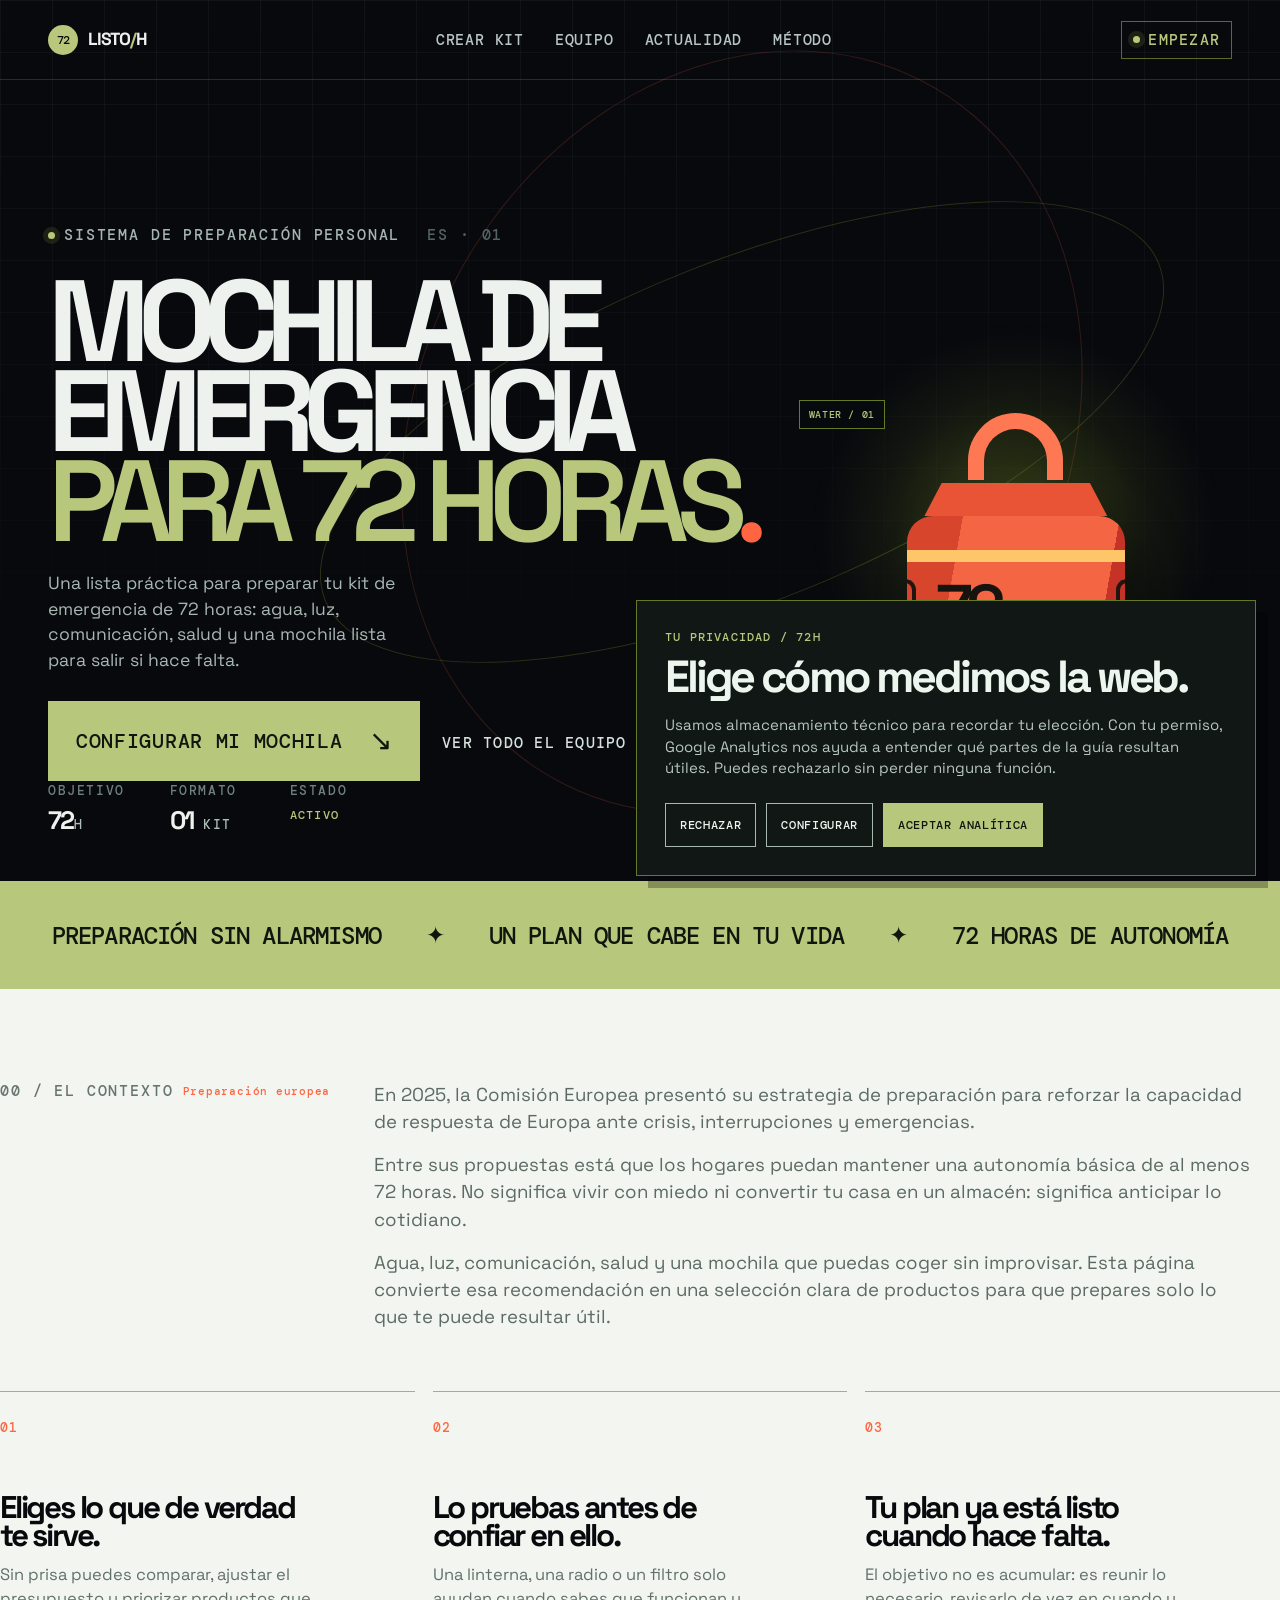
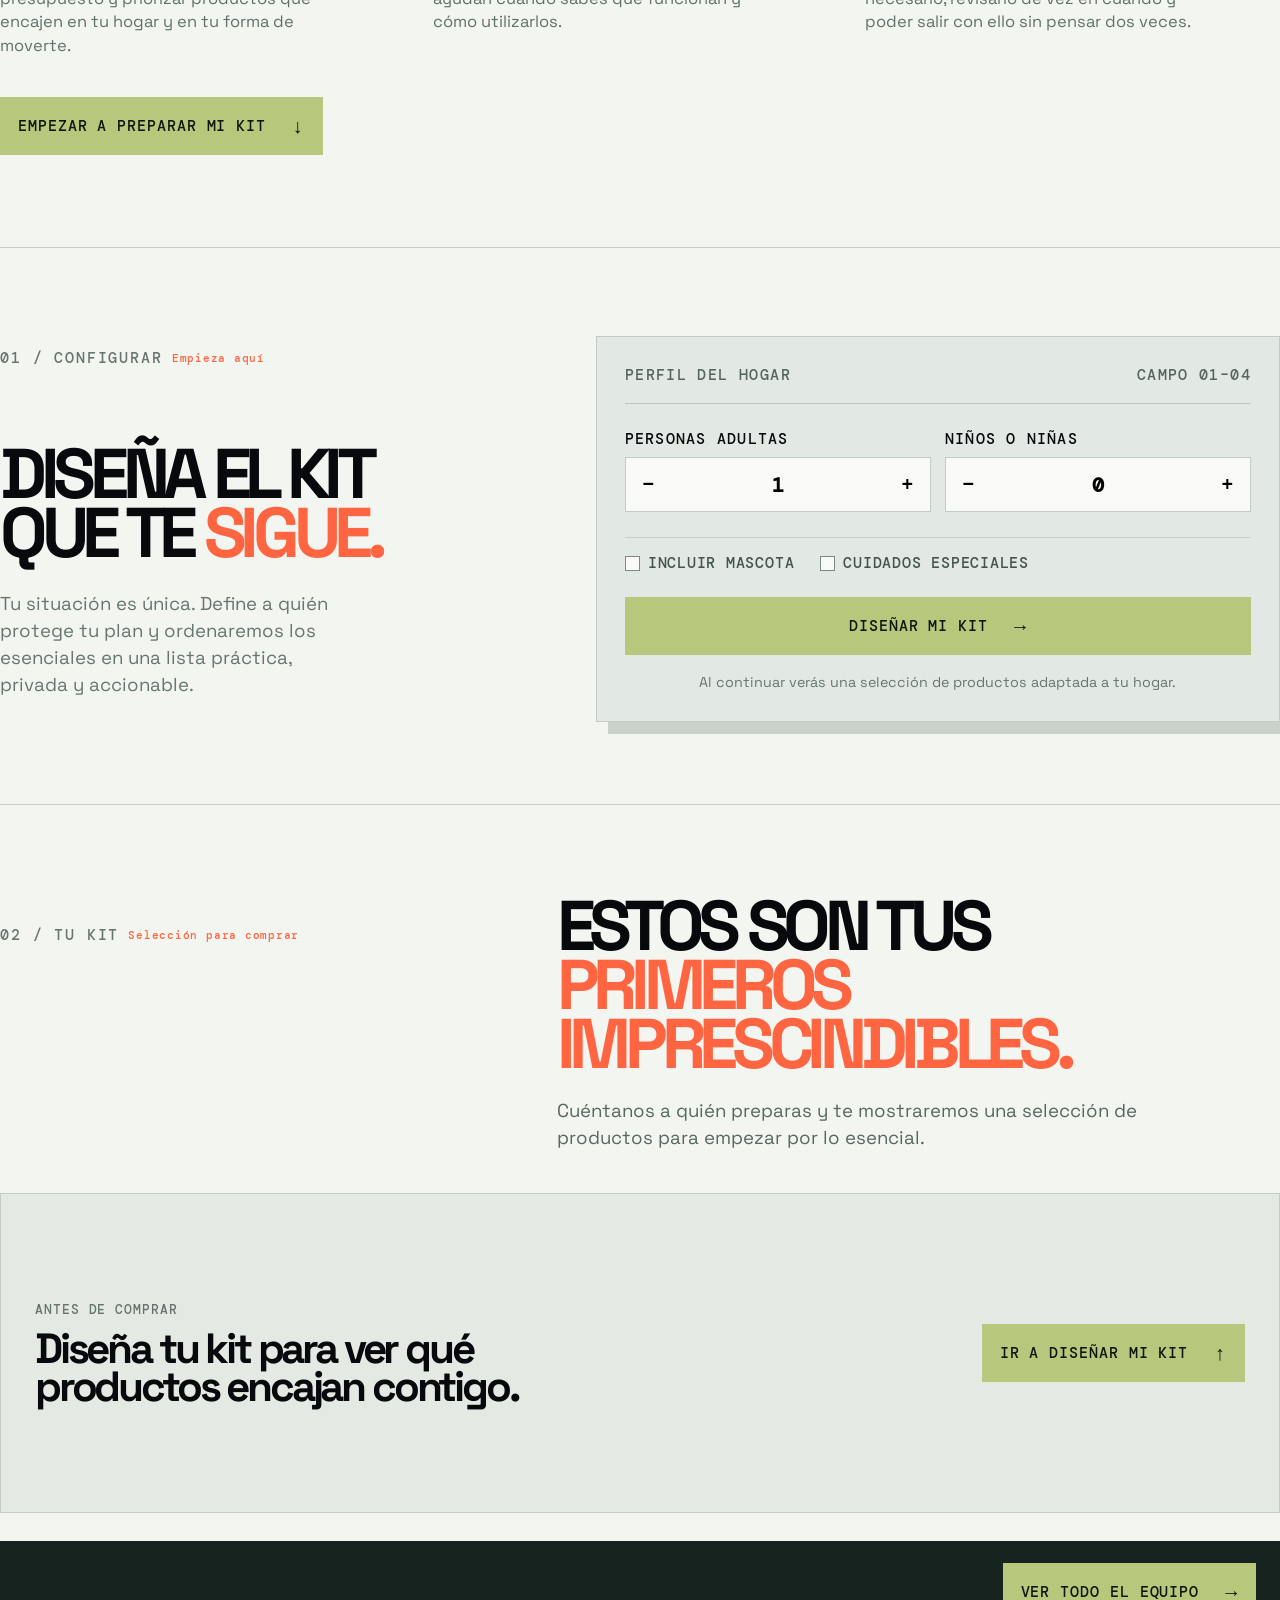
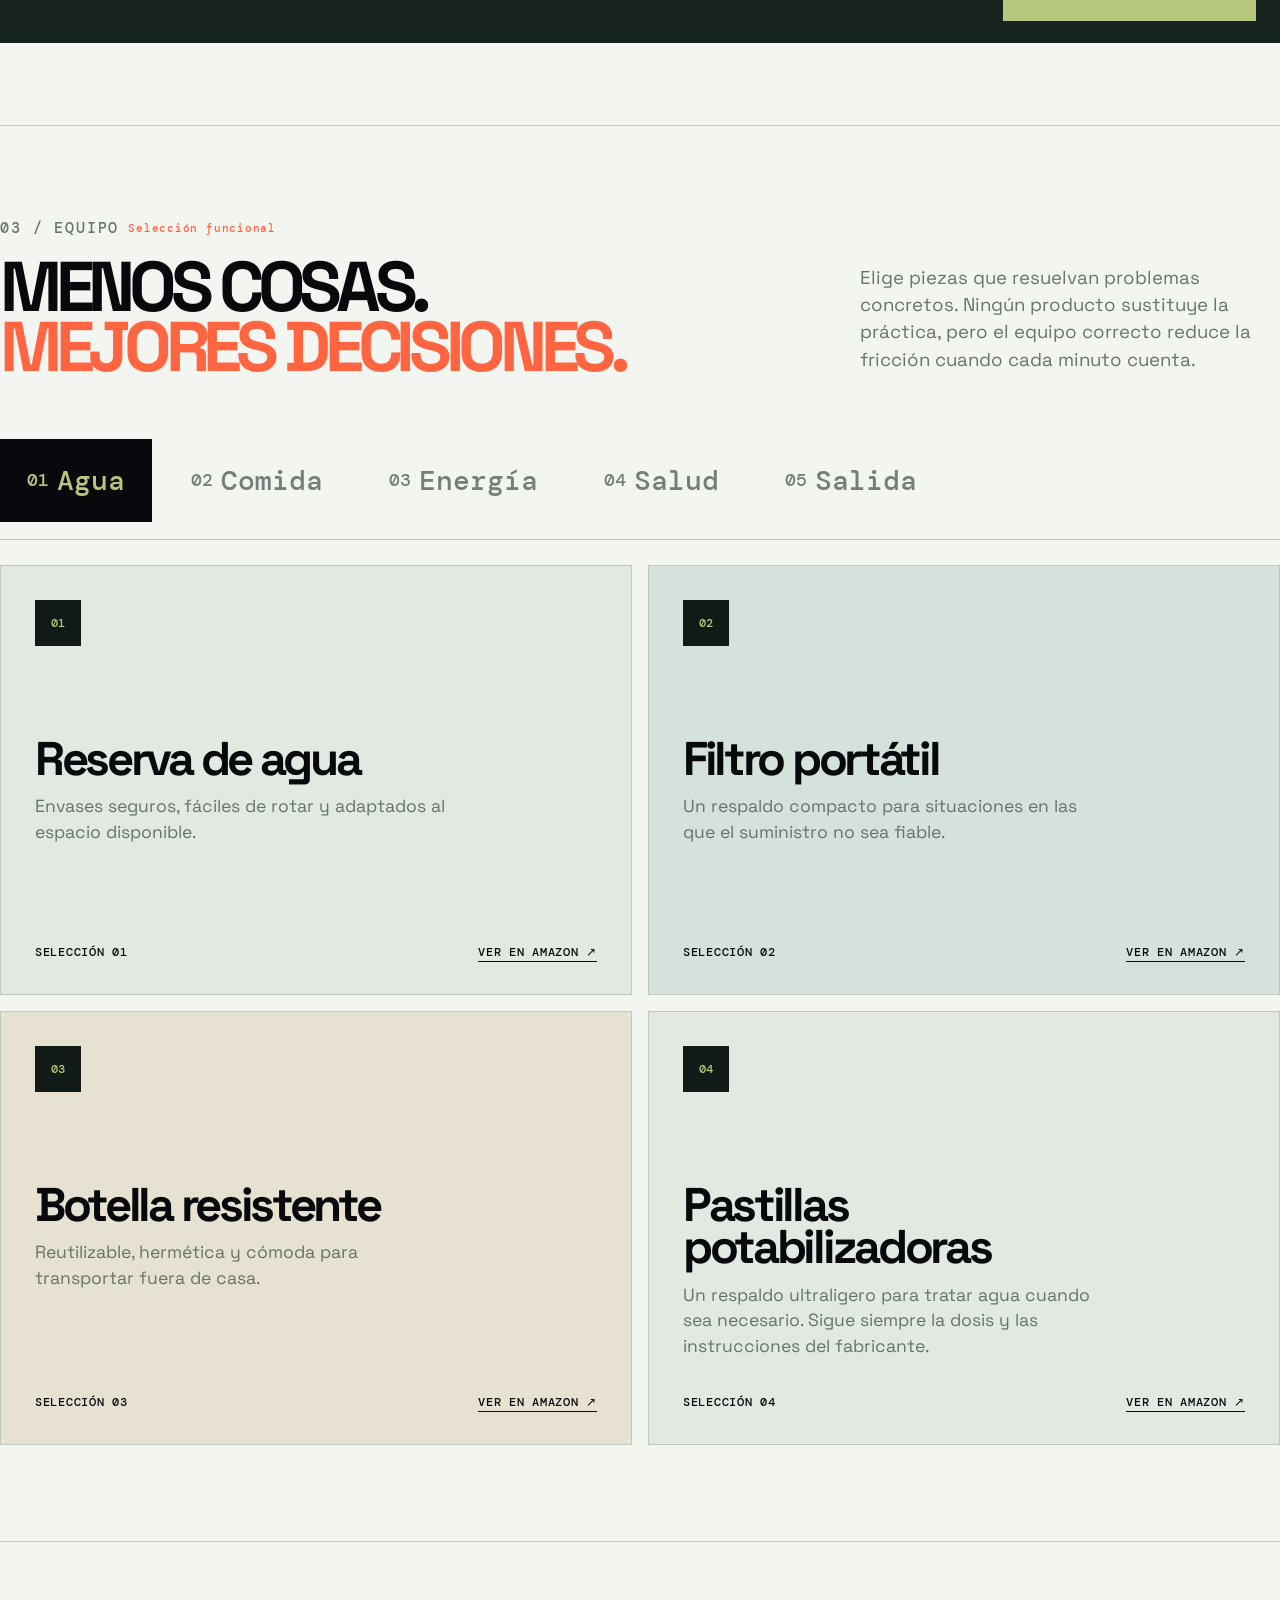
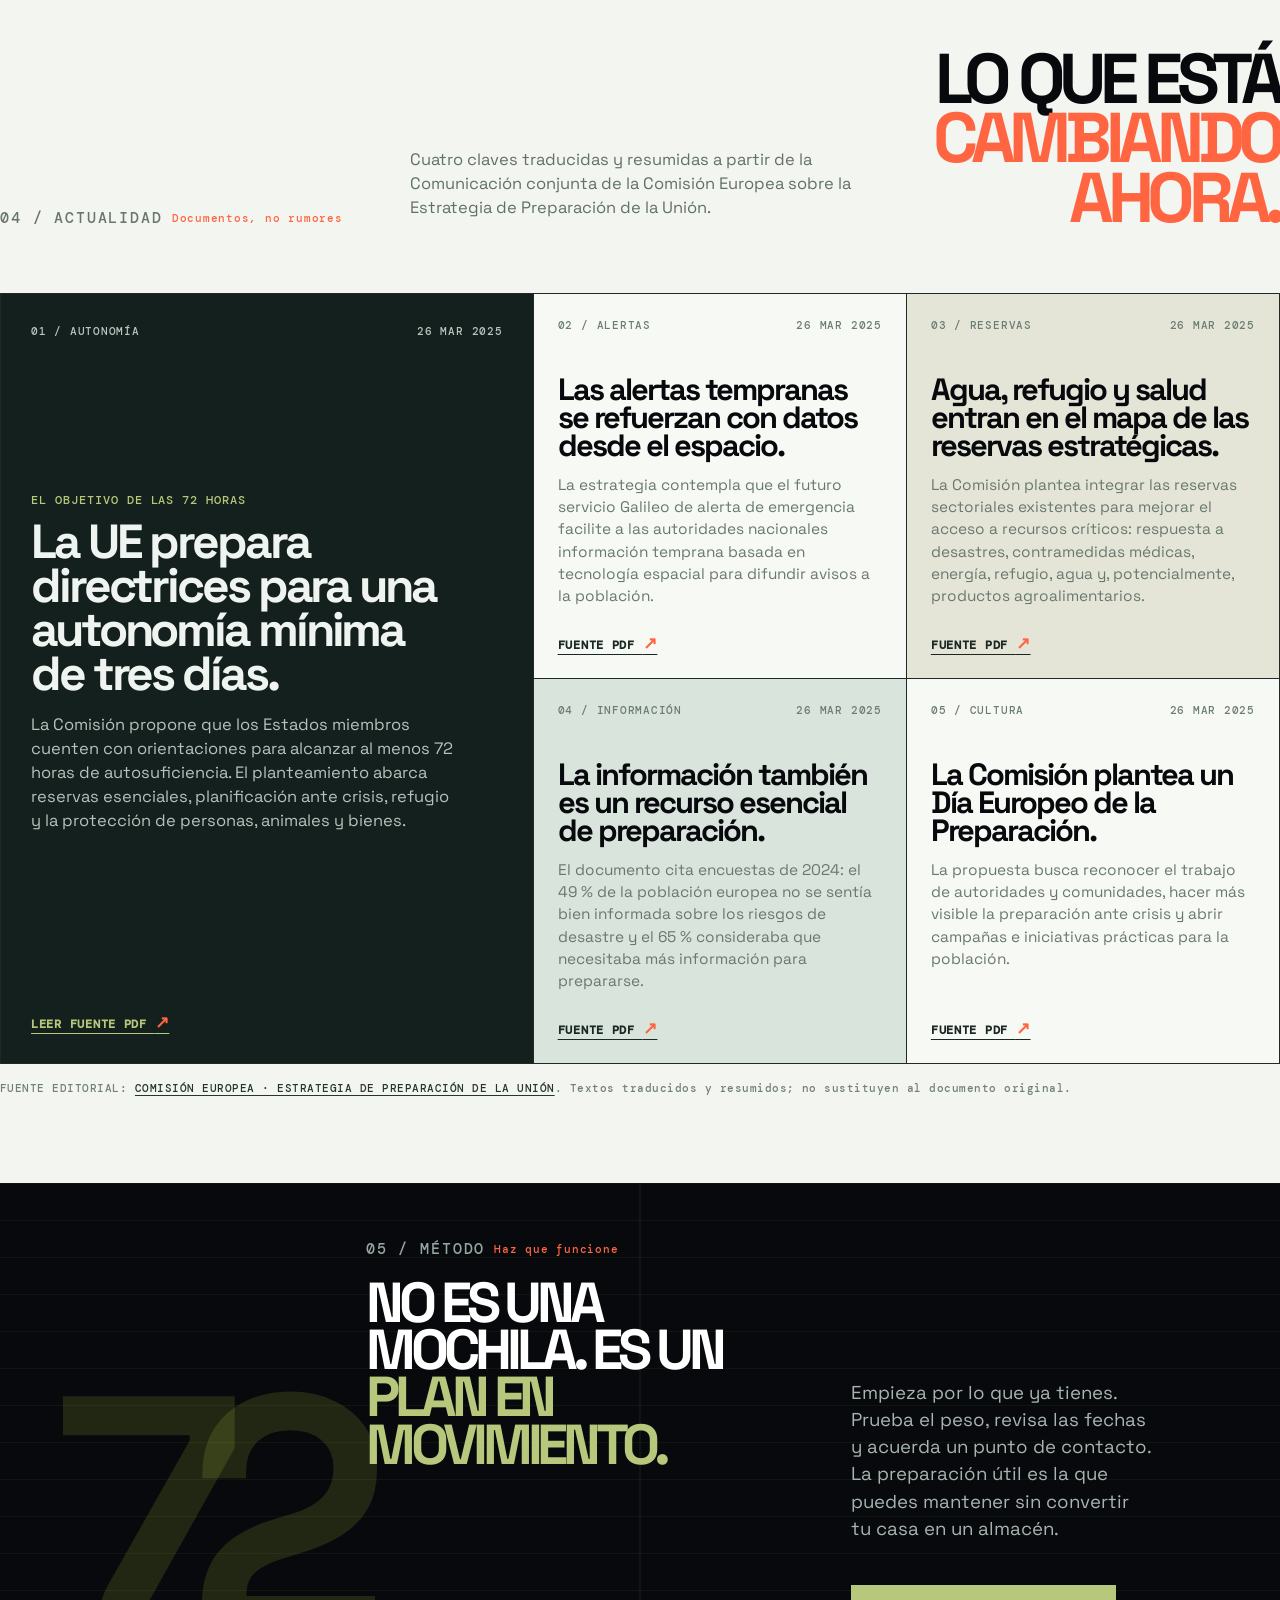
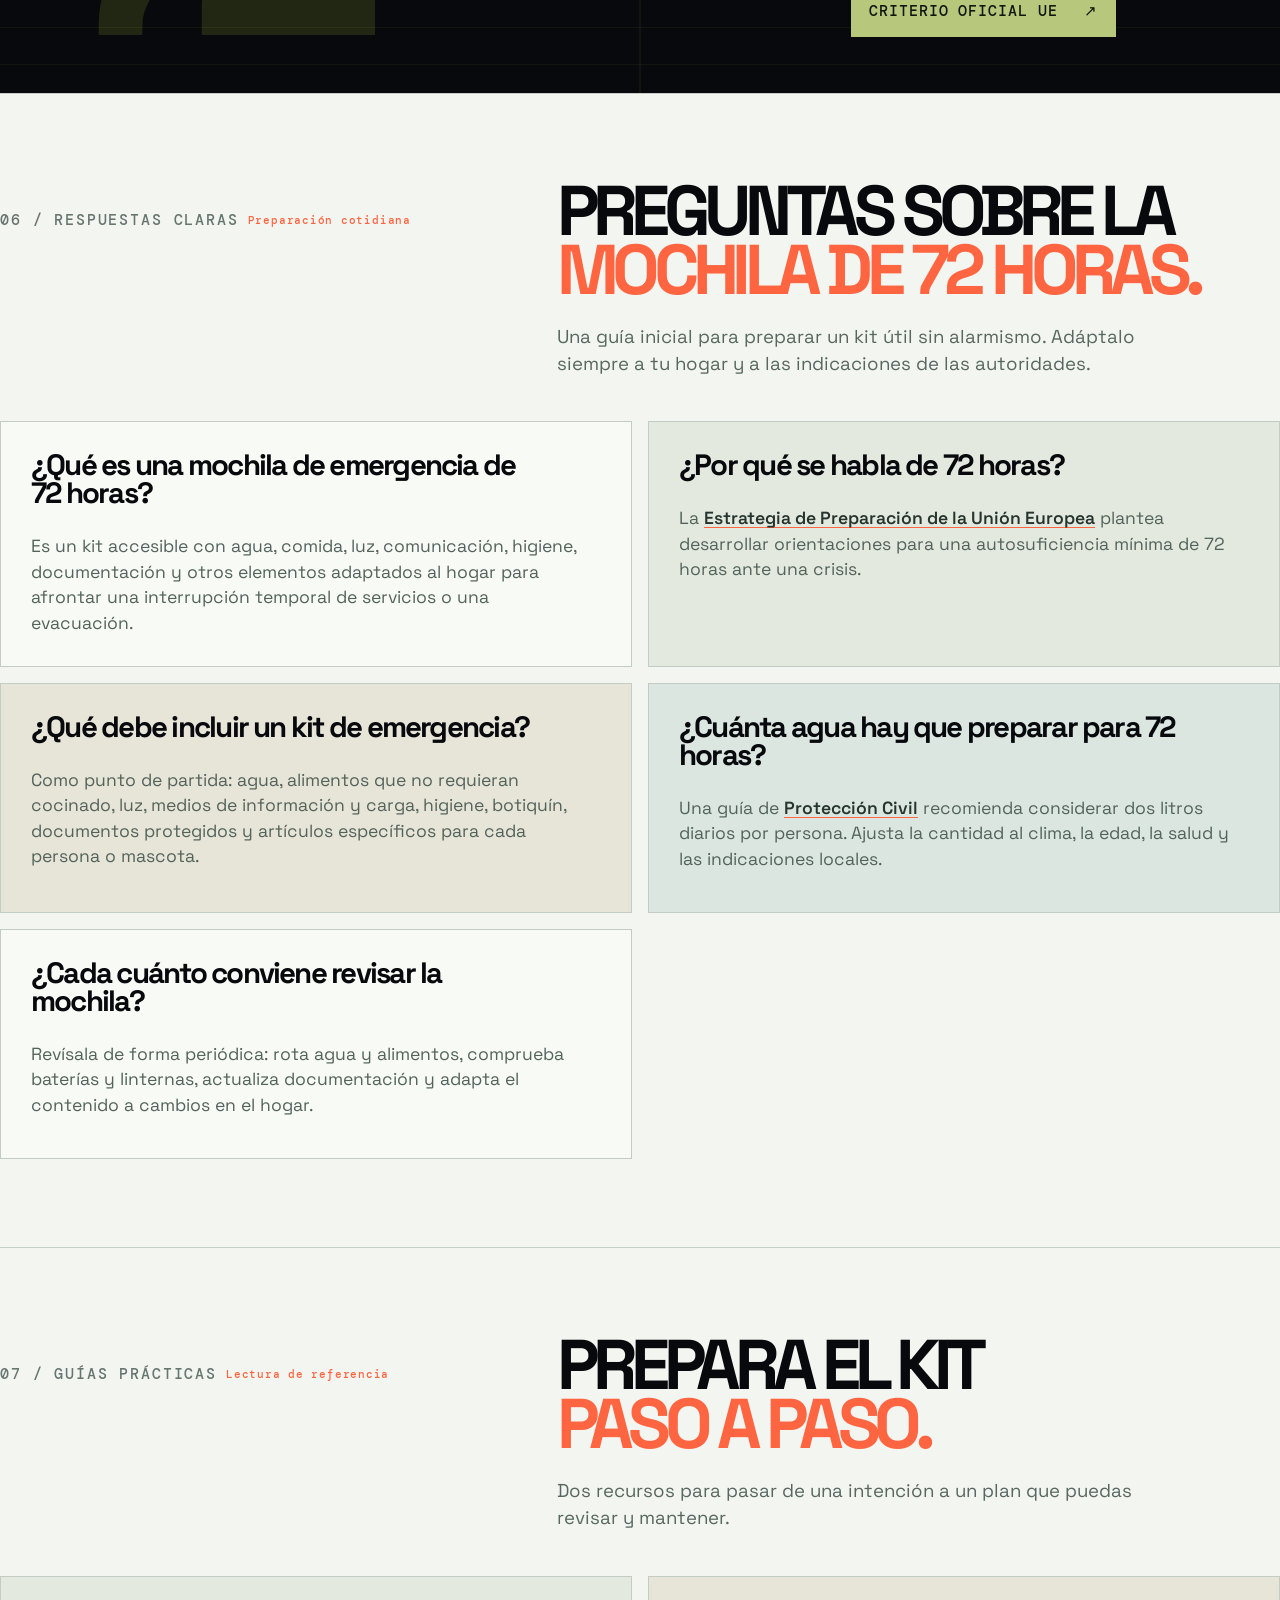
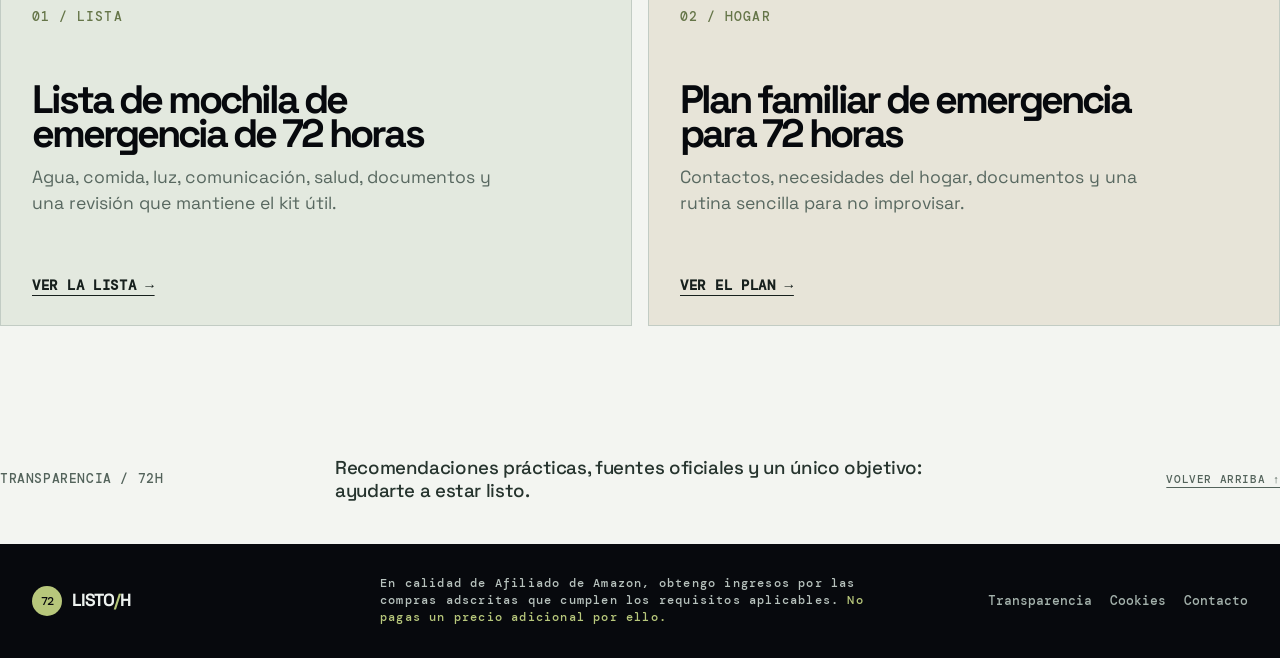
==== commit 21e13c55: "feat: add emergency preparedness guides" ====
--- a/index.html
+++ b/index.html
@@ -3,10 +3,26 @@
   <head>
     <meta charset="UTF-8" />
     <meta name="viewport" content="width=device-width, initial-scale=1.0" />
+    <!-- Google tag (gtag.js) with Consent Mode defaulting to denied -->
+    <script async src="https://www.googletagmanager.com/gtag/js?id=G-69HHQKVEXY"></script>
+    <script>
+      window.dataLayer = window.dataLayer || [];
+      function gtag(){dataLayer.push(arguments);}
+      gtag('consent', 'default', {
+        'analytics_storage': 'denied',
+        'ad_storage': 'denied',
+        'ad_user_data': 'denied',
+        'ad_personalization': 'denied',
+        'wait_for_update': 500
+      });
+      gtag('js', new Date());
+      gtag('config', 'G-69HHQKVEXY', { 'anonymize_ip': true });
+    </script>
     <meta name="description" content="Prepara una mochila de emergencia de 72 horas con una lista práctica para agua, comida, luz, salud y evacuación. Crea un kit adaptado a tu hogar." />
     <meta name="robots" content="index,follow,max-image-preview:large,max-snippet:-1,max-video-preview:-1" />
     <meta name="theme-color" content="#07090d" />
     <link rel="canonical" href="https://preparatumochila.com/" />
+    <link rel="describedby" type="text/markdown" href="https://preparatumochila.com/llms.txt" />
     <link rel="alternate" hreflang="es" href="https://preparatumochila.com/" />
     <link rel="alternate" hreflang="x-default" href="https://preparatumochila.com/" />
     <meta property="og:locale" content="es_ES" />
@@ -20,14 +36,12 @@
     <meta name="twitter:description" content="Prepara una mochila de emergencia de 72 horas con una lista práctica y personalizada." />
     <link rel="icon" type="image/svg+xml" href="assets/favicon.svg?v=1" />
     <title>Mochila de emergencia 72 horas: lista y planificador | 72H Listo</title>
-    <link rel="preconnect" href="https://fonts.googleapis.com" />
-    <link rel="preconnect" href="https://fonts.gstatic.com" crossorigin />
-    <link href="https://fonts.googleapis.com/css2?family=DM+Mono:wght@400;500&family=Space+Grotesk:wght@400;500;600;700&display=swap" rel="stylesheet" />
+    <link rel="stylesheet" href="assets/fonts.css?v=1" />
     <link rel="stylesheet" href="assets/styles.css?v=neo-1" />
     <link rel="stylesheet" href="assets/readability.css?v=1" />
     <link rel="stylesheet" href="assets/blog.css?v=1" />
-    <link rel="stylesheet" href="assets/refinement.css?v=seo-1" />
-    <link rel="stylesheet" href="assets/emphasis.css?v=mobile-tabs-1" />
+    <link rel="stylesheet" href="assets/refinement.css?v=content-2" />
+    <link rel="stylesheet" href="assets/emphasis.css?v=sticky-tabs-2" />
     <link rel="stylesheet" href="assets/consent.css?v=1" />
     <script type="application/ld+json">
       {
@@ -190,6 +204,14 @@
         </div>
       </section>
 
+      <section class="guides-index section" id="guias" aria-labelledby="guides-title">
+        <div class="guides-index-heading"><div class="section-label"><span>07 / GUÍAS PRÁCTICAS</span><p>Lectura de referencia</p></div><h2 id="guides-title">PREPARA EL KIT<br /><em>PASO A PASO.</em></h2><p>Dos recursos para pasar de una intención a un plan que puedas revisar y mantener.</p></div>
+        <div class="guides-index-grid">
+          <article><p class="guide-card-number">01 / LISTA</p><h3>Lista de mochila de emergencia de 72 horas</h3><p>Agua, comida, luz, comunicación, salud, documentos y una revisión que mantiene el kit útil.</p><a href="lista-mochila-emergencia-72-horas.html">VER LA LISTA →</a></article>
+          <article><p class="guide-card-number">02 / HOGAR</p><h3>Plan familiar de emergencia para 72 horas</h3><p>Contactos, necesidades del hogar, documentos y una rutina sencilla para no improvisar.</p><a href="plan-familiar-emergencia-72-horas.html">VER EL PLAN →</a></article>
+        </div>
+      </section>
+
       <section class="transparency" id="transparencia"><span>TRANSPARENCIA / 72H</span><p>Recomendaciones prácticas, fuentes oficiales y un único objetivo: ayudarte a estar listo.</p><a href="#inicio">VOLVER ARRIBA ↑</a></section>
     </main>
     <footer class="site-footer"><a class="brand" href="#inicio"><span class="brand-mark">72</span><span>LISTO<span class="brand-slash">/</span>H</span></a><p class="affiliate-disclosure">En calidad de Afiliado de Amazon, obtengo ingresos por las compras adscritas que cumplen los requisitos aplicables. <span>No pagas un precio adicional por ello.</span></p><div><a href="#transparencia">Transparencia</a><button class="cookie-link" type="button" data-cookie-settings>Cookies</button><a href="mailto:lzrsoftware@gmail.com">Contacto</a></div></footer>
@@ -203,14 +225,14 @@
         <button class="cookie-close" type="button" aria-label="Cerrar configuración de cookies" data-cookie-close>×</button>
         <p class="cookie-kicker">CONFIGURACIÓN / PRIVACIDAD</p>
         <h2 id="cookie-panel-title">Tus preferencias de cookies.</h2>
-        <p class="cookie-panel-intro">Puedes aceptar o rechazar las cookies analíticas en cualquier momento. La navegación y el planificador funcionan aunque las rechaces.</p>
+        <p class="cookie-panel-intro">La etiqueta de Google se carga con las cookies analíticas bloqueadas por defecto. Puedes aceptarlas o rechazarlas en cualquier momento; la navegación y el planificador funcionan igual.</p>
         <div class="cookie-option"><div><h3>Cookies técnicas</h3><p>Necesarias para recordar tu decisión sobre cookies en este dispositivo.</p></div><span class="cookie-status">SIEMPRE ACTIVAS</span></div>
-        <label class="cookie-option cookie-option-choice" for="analytics-consent"><span><h3>Analítica</h3><p>Google Analytics 4 mide de forma agregada las visitas, las secciones vistas y las interacciones con el planificador. Solo se activa si lo autorizas.</p></span><input id="analytics-consent" type="checkbox" /><span class="cookie-switch" aria-hidden="true"></span></label>
+        <label class="cookie-option cookie-option-choice" for="analytics-consent"><span><h3>Analítica</h3><p>Si la autorizas, Google Analytics 4 podrá usar cookies para medir de forma agregada visitas, secciones vistas e interacciones con el planificador. Sin autorización, no se activan cookies ni eventos detallados.</p></span><input id="analytics-consent" type="checkbox" /><span class="cookie-switch" aria-hidden="true"></span></label>
         <p class="cookie-policy-note"><strong>Responsable:</strong> Roberto Pérez Villegas · <a href="mailto:lzrsoftware@gmail.com">lzrsoftware@gmail.com</a>. Al visitar enlaces de Amazon u otros sitios externos se aplicarán sus propias políticas. Puedes cambiar esta decisión desde el enlace “Cookies” del pie.</p>
         <div class="cookie-panel-actions"><button class="cookie-button cookie-button-secondary" type="button" data-cookie-reject>RECHAZAR ANALÍTICA</button><button class="cookie-button cookie-button-primary" type="button" data-cookie-save>GUARDAR PREFERENCIAS</button></div>
       </div>
     </section>
-    <script src="assets/consent.js?v=1"></script>
-    <script src="assets/app.js?v=analytics-1"></script>
+    <script src="assets/consent.js?v=consent-mode-2"></script>
+    <script src="assets/app.js?v=analytics-2"></script>
   </body>
 </html>
--- a/assets/fonts.css
+++ b/assets/fonts.css
@@ -0,0 +1,53 @@
+@font-face {
+  font-family: "DM Mono";
+  font-style: normal;
+  font-weight: 400;
+  font-display: swap;
+  src: url("fonts/dm-mono-400-latin-ext.woff2") format("woff2");
+  unicode-range: U+0100-02BA, U+02BD-02C5, U+02C7-02CC, U+02CE-02D7, U+02DD-02FF, U+0304, U+0308, U+0329, U+1D00-1DBF, U+1E00-1E9F, U+1EF2-1EFF, U+2020, U+20A0-20AB, U+20AD-20C4, U+2113, U+2C60-2C7F, U+A720-A7FF;
+}
+
+@font-face {
+  font-family: "DM Mono";
+  font-style: normal;
+  font-weight: 400;
+  font-display: swap;
+  src: url("fonts/dm-mono-400-latin.woff2") format("woff2");
+  unicode-range: U+0000-00FF, U+0131, U+0152-0153, U+02BB-02BC, U+02C6, U+02DA, U+02DC, U+0304, U+0308, U+0329, U+2000-206F, U+20AC, U+2122, U+2191, U+2193, U+2212, U+2215, U+FEFF, U+FFFD;
+}
+
+@font-face {
+  font-family: "DM Mono";
+  font-style: normal;
+  font-weight: 500;
+  font-display: swap;
+  src: url("fonts/dm-mono-500-latin-ext.woff2") format("woff2");
+  unicode-range: U+0100-02BA, U+02BD-02C5, U+02C7-02CC, U+02CE-02D7, U+02DD-02FF, U+0304, U+0308, U+0329, U+1D00-1DBF, U+1E00-1E9F, U+1EF2-1EFF, U+2020, U+20A0-20AB, U+20AD-20C4, U+2113, U+2C60-2C7F, U+A720-A7FF;
+}
+
+@font-face {
+  font-family: "DM Mono";
+  font-style: normal;
+  font-weight: 500;
+  font-display: swap;
+  src: url("fonts/dm-mono-500-latin.woff2") format("woff2");
+  unicode-range: U+0000-00FF, U+0131, U+0152-0153, U+02BB-02BC, U+02C6, U+02DA, U+02DC, U+0304, U+0308, U+0329, U+2000-206F, U+20AC, U+2122, U+2191, U+2193, U+2212, U+2215, U+FEFF, U+FFFD;
+}
+
+@font-face {
+  font-family: "Space Grotesk";
+  font-style: normal;
+  font-weight: 400 700;
+  font-display: swap;
+  src: url("fonts/space-grotesk-latin-ext.woff2") format("woff2");
+  unicode-range: U+0100-02BA, U+02BD-02C5, U+02C7-02CC, U+02CE-02D7, U+02DD-02FF, U+0304, U+0308, U+0329, U+1D00-1DBF, U+1E00-1E9F, U+1EF2-1EFF, U+2020, U+20A0-20AB, U+20AD-20C4, U+2113, U+2C60-2C7F, U+A720-A7FF;
+}
+
+@font-face {
+  font-family: "Space Grotesk";
+  font-style: normal;
+  font-weight: 400 700;
+  font-display: swap;
+  src: url("fonts/space-grotesk-latin.woff2") format("woff2");
+  unicode-range: U+0000-00FF, U+0131, U+0152-0153, U+02BB-02BC, U+02C6, U+02DA, U+02DC, U+0304, U+0308, U+0329, U+2000-206F, U+20AC, U+2122, U+2191, U+2193, U+2212, U+2215, U+FEFF, U+FFFD;
+}
--- a/assets/refinement.css
+++ b/assets/refinement.css
@@ -51,3 +51,8 @@
 .faq-item a { color: #26342e; font-weight: 600; text-decoration: underline; text-decoration-color: var(--orange); text-underline-offset: 3px; }
 
 @media (max-width: 850px) { .faq { padding-top: 85px; padding-bottom: 85px; }.faq-heading { display: block; padding-bottom: 30px; }.faq-heading .section-label { padding-top: 0; }.faq h2 { margin-top: 20px; }.faq-heading > p { font-size: 17.6px; }.faq-list { grid-template-columns: 1fr; }.faq-item { min-height: 0; padding: 25px; }.faq-item h3 { font-size: 29px; } }
+
+.guides-index { max-width: 1430px; padding-top: 125px; padding-bottom: 125px; border-top: 1px solid #c5cec6; }
+.guides-index-heading { display: grid; grid-template-columns: .82fr 1.18fr; column-gap: 54px; align-items: end; padding-bottom: 44px; }.guides-index-heading .section-label { grid-column: 1; grid-row: 1 / span 2; align-self: start; padding-top: 28px; }.guides-index h2 { grid-column: 2; margin: 0; font-size: clamp(46.2px, 5.5vw, 82.5px); line-height: .84; letter-spacing: -.09em; }.guides-index h2 em { color: var(--orange); font-style: normal; }.guides-index-heading > p { grid-column: 2; max-width: 620px; margin: 23px 0 0; color: #586860; font-size: 18.7px; }
+.guides-index-grid { display: grid; grid-template-columns: repeat(2, minmax(0, 1fr)); gap: 16px; }.guides-index-grid article { display: flex; flex-direction: column; min-height: 350px; padding: 31px; border: 1px solid #c2ccc4; background: #e3e9df; }.guides-index-grid article:nth-child(2) { background: #e7e4d8; }.guide-card-number { margin: 0; color: #657548; font: 500 13.2px var(--mono); letter-spacing: .08em; }.guides-index-grid h3 { max-width: 500px; margin: 58px 0 13px; font-size: clamp(32px, 3.1vw, 49px); line-height: .88; letter-spacing: -.075em; }.guides-index-grid article > p:not(.guide-card-number) { max-width: 490px; margin: 0; color: #586860; font-size: 17.6px; }.guides-index-grid a { margin-top: auto; padding-top: 30px; color: #17201d; font: 600 14.3px var(--mono); letter-spacing: .05em; text-decoration: underline; text-underline-offset: 5px; }
+@media (max-width: 850px) { .guides-index { padding-top: 85px; padding-bottom: 85px; }.guides-index-heading { display: block; padding-bottom: 30px; }.guides-index-heading .section-label { padding-top: 0; }.guides-index h2 { margin-top: 20px; }.guides-index-heading > p { font-size: 17.6px; }.guides-index-grid { grid-template-columns: 1fr; }.guides-index-grid article { min-height: 310px; padding: 25px; }.guides-index-grid h3 { margin-top: 44px; font-size: 38px; } }
--- a/assets/emphasis.css
+++ b/assets/emphasis.css
@@ -34,6 +34,7 @@
 .guide { padding-top: 56px; padding-bottom: 56px; }
 
 @media (max-width: 850px) {
+  html, body { max-width: 100%; overflow-x: clip; }
   .signal-strip { min-height: 0; padding: 22px 20px; gap: 13px; font-size: 16.5px; line-height: 1.15; }
   .signal-strip p:nth-of-type(2) { display: block; }
   .signal-strip span { font-size: 14.3px; }
@@ -42,10 +43,11 @@
   .field-row { align-items: end; }
   .stepper { height: 62px; grid-template-columns: 48px 1fr 48px; }
   .essentials { position: relative; }
-  .essentials .category-tabs { position: sticky; top: 0; z-index: 12; display: grid; grid-template-columns: repeat(5, minmax(0, 1fr)); gap: 4px; margin-right: -26.4px; margin-left: -26.4px; padding: 12px 26.4px 16px; overflow: visible; background: var(--paper); box-shadow: 0 8px 12px rgba(24, 39, 33, .08); }
+  .essentials .category-tabs { position: -webkit-sticky; position: sticky; top: 0; z-index: 12; display: grid; grid-template-columns: repeat(5, minmax(0, 1fr)); gap: 4px; margin-right: -26.4px; margin-left: -26.4px; padding: 12px 26.4px 16px; overflow: visible; background: var(--paper); box-shadow: 0 8px 12px rgba(24, 39, 33, .08); }
   .category-tabs button { justify-content: center; gap: 2px; min-width: 0; padding: 11px 2px; font-size: 10px; letter-spacing: 0; }.category-tabs button span { font-size: 8px; }
   .site-footer > .brand { order: 1; }
   .site-footer > div { order: 2; }
+  .site-footer { grid-template-columns: 1fr; }
   .site-footer .affiliate-disclosure { order: 3; width: 100%; max-width: none; margin-top: 7px; padding-top: 18px; border-top: 1px solid rgba(183, 194, 189, .25); }
   .section { padding-top: 68px; padding-bottom: 68px; }.planner { padding-bottom: 66px; }.result { padding-top: 70px; padding-bottom: 66px; }.essentials { padding-top: 70px; padding-bottom: 72px; }.guide { padding-top: 45px; padding-bottom: 45px; }
 }
